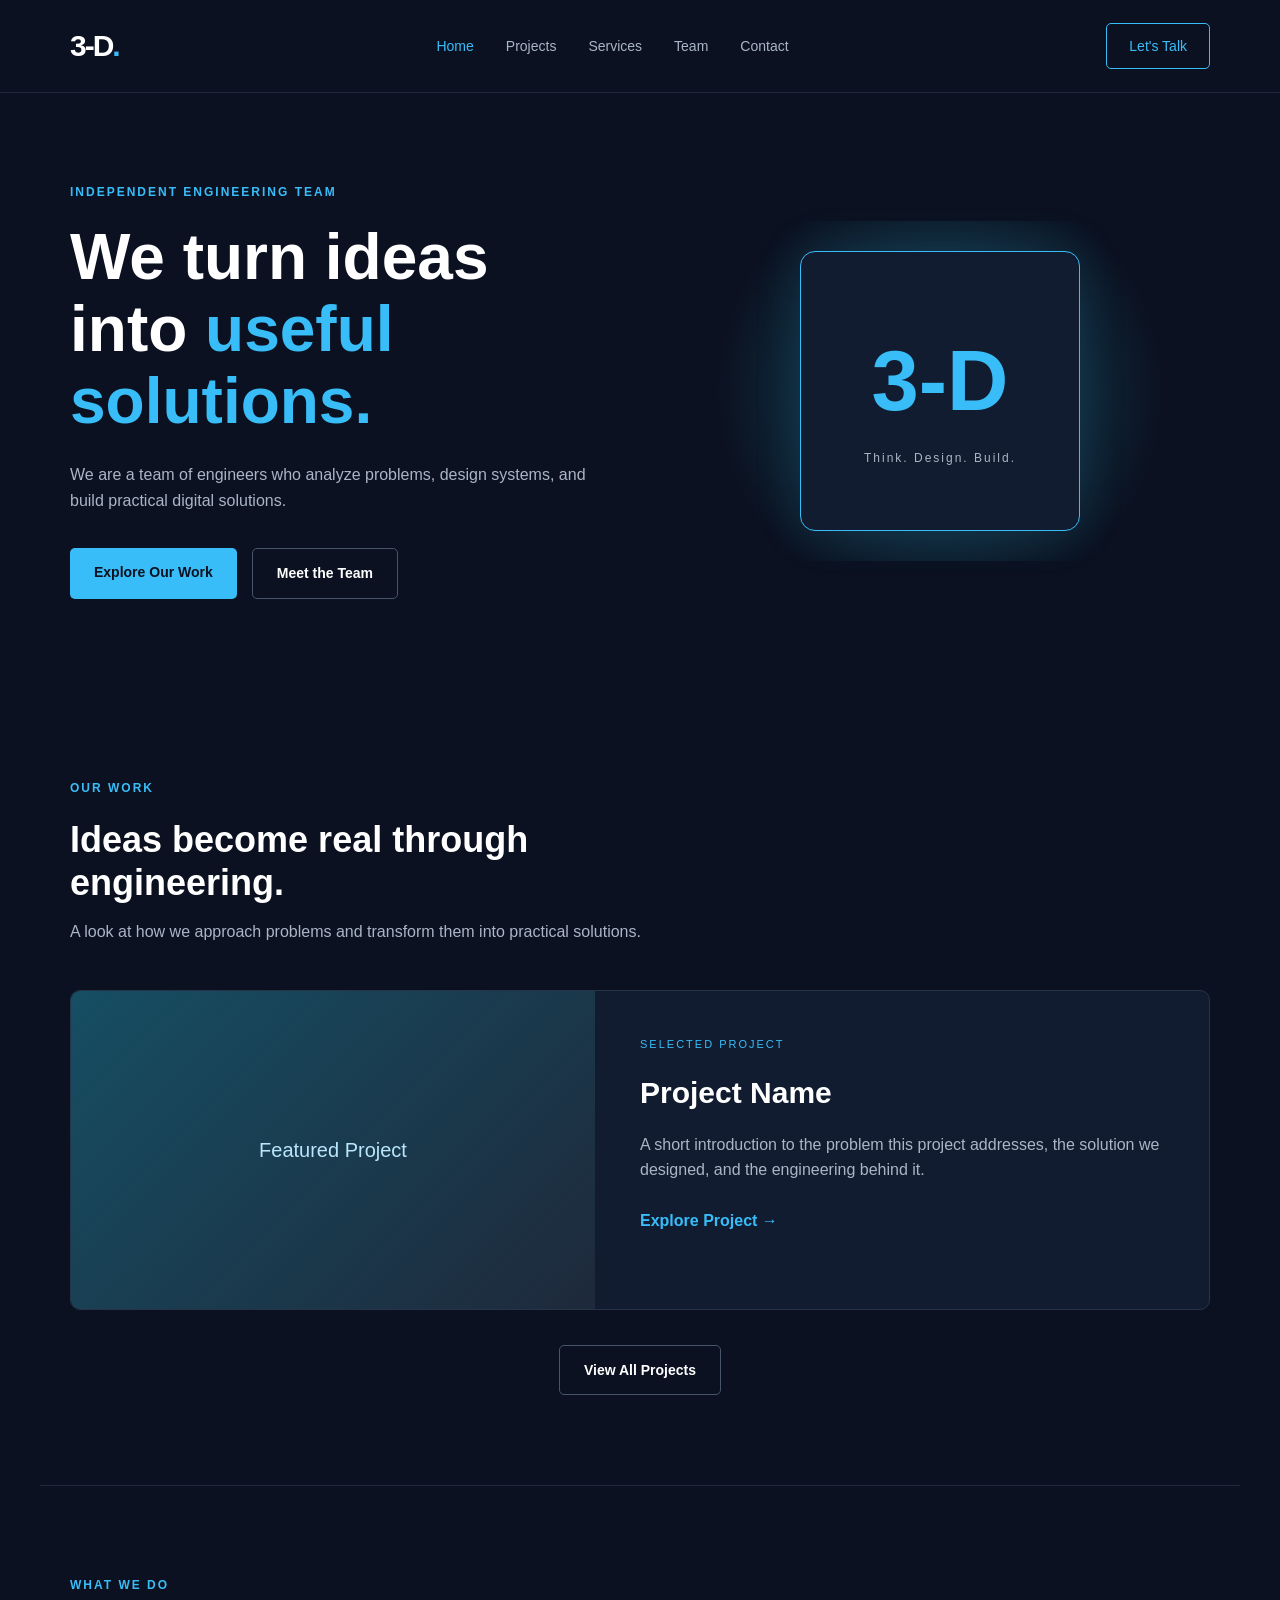
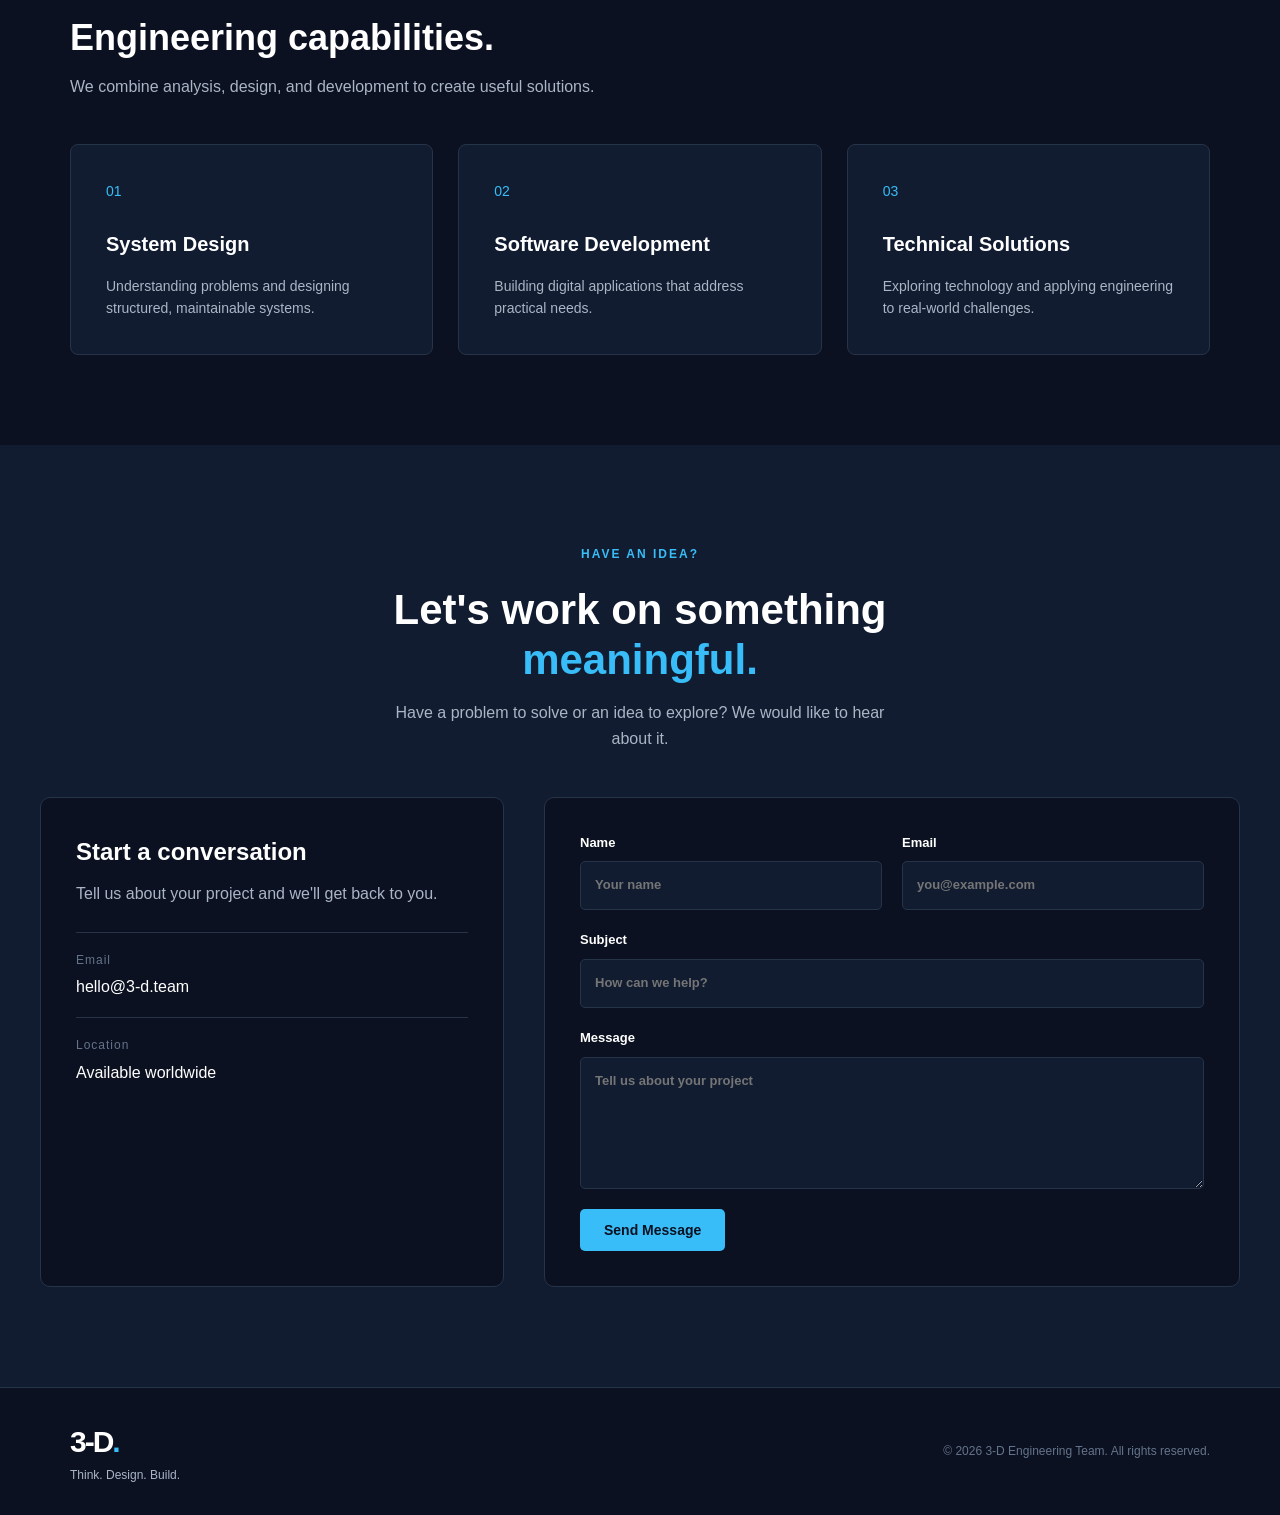
==== Home.html @ 79a8c3d3 "contact section is added" ====
<!doctype html>
<html lang="en">
  <head>
    <meta charset="UTF-8" />
    <meta name="viewport" content="width=device-width, initial-scale=1.0" />

    <title>3-D | Engineering Team</title>

    <link rel="stylesheet" href="style.css" />
  </head>

  <body>
    <!-- Navigation -->
    <header class="header">
      <nav class="navbar">
        <a href="#" class="logo">3-D<span>.</span></a>

        <ul class="nav-links">
          <li><a href="#" class="active">Home</a></li>
          <li><a href="#">Projects</a></li>
          <li><a href="#">Services</a></li>
          <li><a href="#">Team</a></li>
          <li><a href="#contact">Contact</a></li>
        </ul>

        <a href="#" class="nav-button">Let's Talk</a>
      </nav>
    </header>

    <!-- Main Content -->
    <main>
      <!-- Hero Section -->
      <section class="hero">
        <div class="hero-content">
          <p class="eyebrow">INDEPENDENT ENGINEERING TEAM</p>

          <h1>
            We turn ideas into
            <span>useful solutions.</span>
          </h1>

          <p class="hero-description">
            We are a team of engineers who analyze problems, design systems, and
            build practical digital solutions.
          </p>

          <div class="hero-buttons">
            <a href="#" class="primary-button">Explore Our Work</a>
            <a href="#" class="secondary-button">Meet the Team</a>
          </div>
        </div>

        <div class="hero-visual">
          <div class="visual-card">
            <span class="visual-number">3-D</span>
            <p>Think. Design. Build.</p>
          </div>
        </div>
      </section>

      <!-- Featured Project -->
      <section class="featured-section">
        <div class="section-heading">
          <p class="eyebrow">OUR WORK</p>
          <h2>Ideas become real through engineering.</h2>
          <p>
            A look at how we approach problems and transform them into practical
            solutions.
          </p>
        </div>

        <div class="project-card">
          <div class="project-image">
            <span>Featured Project</span>
          </div>

          <div class="project-content">
            <p class="project-category">SELECTED PROJECT</p>

            <h3>Project Name</h3>

            <p>
              A short introduction to the problem this project addresses, the
              solution we designed, and the engineering behind it.
            </p>

            <a href="#" class="text-link"> Explore Project → </a>
          </div>
        </div>

        <div class="all-projects">
          <a href="#" class="secondary-button"> View All Projects </a>
        </div>
      </section>

      <!-- Services Preview -->
      <section class="services-section">
        <div class="section-heading">
          <p class="eyebrow">WHAT WE DO</p>
          <h2>Engineering capabilities.</h2>
          <p>
            We combine analysis, design, and development to create useful
            solutions.
          </p>
        </div>

        <div class="services-grid">
          <article class="service-card">
            <span class="service-number">01</span>
            <h3>System Design</h3>
            <p>
              Understanding problems and designing structured, maintainable
              systems.
            </p>
          </article>

          <article class="service-card">
            <span class="service-number">02</span>
            <h3>Software Development</h3>
            <p>Building digital applications that address practical needs.</p>
          </article>

          <article class="service-card">
            <span class="service-number">03</span>
            <h3>Technical Solutions</h3>
            <p>
              Exploring technology and applying engineering to real-world
              challenges.
            </p>
          </article>
        </div>
      </section>

      <!-- Contact -->
      <section class="contact-section" id="contact">
        <div class="contact-heading">
          <p class="eyebrow">HAVE AN IDEA?</p>
          <h2>Let's work on something <span>meaningful.</span></h2>
          <p>
            Have a problem to solve or an idea to explore? We would like to hear
            about it.
          </p>
        </div>

        <div class="contact-grid">
          <div class="contact-details">
            <h3>Start a conversation</h3>
            <p>Tell us about your project and we'll get back to you.</p>

            <a href="mailto:hello@3-d.team" class="contact-detail">
              <span>Email</span>
              hello@3-d.team
            </a>

            <div class="contact-detail">
              <span>Location</span>
              Available worldwide
            </div>
          </div>

          <form class="contact-form" action="mailto:hello@3-d.team" method="post" enctype="text/plain">
            <div class="form-row">
              <label>
                Name
                <input type="text" name="name" placeholder="Your name" required />
              </label>

              <label>
                Email
                <input type="email" name="email" placeholder="you@example.com" required />
              </label>
            </div>

            <label>
              Subject
              <input type="text" name="subject" placeholder="How can we help?" required />
            </label>

            <label>
              Message
              <textarea name="message" rows="5" placeholder="Tell us about your project" required></textarea>
            </label>

            <button type="submit" class="primary-button">Send Message</button>
          </form>
        </div>
      </section>
    </main>

    <!-- Footer -->
    <footer class="footer">
      <div class="footer-content">
        <div class="footer-brand">
          <a href="#" class="logo">3-D<span>.</span></a>
          <p>Think. Design. Build.</p>
        </div>

        <p class="copyright">
          © 2026 3-D Engineering Team. All rights reserved.
        </p>
      </div>
    </footer>
  </body>
</html>
---- style.css ----
/* =========================
   GENERAL RESET
========================= */

* {
    margin: 0;
    padding: 0;
    box-sizing: border-box;
}

html {
    scroll-behavior: smooth;
}

body {
    font-family: Arial, Helvetica, sans-serif;
    background-color: #0b1120;
    color: #ffffff;
    line-height: 1.6;
}

a {
    text-decoration: none;
    color: inherit;
}

ul {
    list-style: none;
}


/* =========================
   NAVIGATION
========================= */

.header {
    width: 100%;
    border-bottom: 1px solid #1e293b;
}

.navbar {
    max-width: 1200px;
    margin: auto;
    padding: 22px 30px;

    display: flex;
    align-items: center;
    justify-content: space-between;
}

.logo {
    font-size: 30px;
    font-weight: bold;
    letter-spacing: -2px;
}

.logo span {
    color: #38bdf8;
}

.nav-links {
    display: flex;
    gap: 32px;
}

.nav-links a {
    color: #aab5c5;
    font-size: 14px;
    transition: 0.3s;
}

.nav-links a:hover,
.nav-links a.active {
    color: #38bdf8;
}

.nav-button {
    padding: 11px 22px;
    border: 1px solid #38bdf8;
    border-radius: 5px;
    color: #38bdf8;
    font-size: 14px;
    transition: 0.3s;
}

.nav-button:hover {
    background-color: #38bdf8;
    color: #0b1120;
}


/* =========================
   BUTTONS
========================= */

.primary-button,
.secondary-button {
    display: inline-block;
    padding: 13px 24px;
    border-radius: 5px;
    font-size: 14px;
    font-weight: bold;
    transition: 0.3s;
}

.primary-button {
    background-color: #38bdf8;
    color: #0b1120;
}

.primary-button:hover {
    background-color: #7dd3fc;
    transform: translateY(-3px);
}

.secondary-button {
    border: 1px solid #475569;
    color: #ffffff;
}

.secondary-button:hover {
    border-color: #38bdf8;
    color: #38bdf8;
}


/* =========================
   HERO SECTION
========================= */

.hero {
    max-width: 1200px;
    min-height: 570px;
    margin: auto;
    padding: 90px 30px;

    display: flex;
    align-items: center;
    justify-content: space-between;
    gap: 60px;
}

.hero-content {
    flex: 1;
}

.eyebrow {
    color: #38bdf8;
    font-size: 12px;
    font-weight: bold;
    letter-spacing: 2px;
    margin-bottom: 20px;
}

.hero h1 {
    max-width: 650px;
    font-size: clamp(40px, 5vw, 65px);
    line-height: 1.12;
    margin-bottom: 25px;
}

.hero h1 span,
.contact-section h2 span {
    color: #38bdf8;
}

.hero-description {
    max-width: 530px;
    color: #aab5c5;
    font-size: 16px;
    margin-bottom: 35px;
}

.hero-buttons {
    display: flex;
    flex-wrap: wrap;
    gap: 15px;
}


/* Hero Visual */

.hero-visual {
    flex: 1;
    min-height: 340px;

    display: flex;
    align-items: center;
    justify-content: center;

    background:
        radial-gradient(circle, #164e63 0%, #0b1120 70%);
}

.visual-card {
    width: 280px;
    height: 280px;
    border: 1px solid #38bdf8;
    border-radius: 15px;

    display: flex;
    flex-direction: column;
    align-items: center;
    justify-content: center;

    background: #111c30;
    box-shadow: 0 0 50px rgba(56, 189, 248, 0.12);
}

.visual-number {
    font-size: 85px;
    font-weight: bold;
    color: #38bdf8;
}

.visual-card p {
    color: #aab5c5;
    letter-spacing: 2px;
    font-size: 12px;
}


/* =========================
   SECTION COMMON STYLES
========================= */

.featured-section,
.services-section {
    max-width: 1200px;
    margin: auto;
    padding: 90px 30px;
}

.section-heading {
    max-width: 650px;
    margin-bottom: 45px;
}

.section-heading h2 {
    font-size: 36px;
    line-height: 1.2;
    margin-bottom: 15px;
}

.section-heading > p:last-child {
    color: #aab5c5;
}


/* =========================
   FEATURED PROJECT
========================= */

.project-card {
    display: flex;
    align-items: stretch;
    min-height: 320px;

    background-color: #111c30;
    border: 1px solid #263449;
    border-radius: 10px;
    overflow: hidden;
}

.project-image {
    flex: 1;
    min-height: 300px;

    display: flex;
    align-items: center;
    justify-content: center;

    background: linear-gradient(135deg, #164e63, #1e293b);
}

.project-image span {
    font-size: 20px;
    color: #bae6fd;
}

.project-content {
    flex: 1;
    padding: 45px;
}

.project-category {
    color: #38bdf8;
    font-size: 11px;
    letter-spacing: 2px;
    margin-bottom: 15px;
}

.project-content h3 {
    font-size: 30px;
    margin-bottom: 15px;
}

.project-content > p:not(.project-category) {
    color: #aab5c5;
    margin-bottom: 25px;
}

.text-link {
    color: #38bdf8;
    font-weight: bold;
}

.text-link:hover {
    color: #7dd3fc;
}

.all-projects {
    text-align: center;
    margin-top: 35px;
}


/* =========================
   SERVICES
========================= */

.services-section {
    border-top: 1px solid #1e293b;
}

.services-grid {
    display: grid;
    grid-template-columns: repeat(3, 1fr);
    gap: 25px;
}

.service-card {
    padding: 35px;
    background-color: #111c30;
    border: 1px solid #263449;
    border-radius: 8px;
    transition: 0.3s;
}

.service-card:hover {
    transform: translateY(-5px);
    border-color: #38bdf8;
}

.service-number {
    display: block;
    color: #38bdf8;
    font-size: 14px;
    margin-bottom: 25px;
}

.service-card h3 {
    font-size: 20px;
    margin-bottom: 15px;
}

.service-card p {
    color: #aab5c5;
    font-size: 14px;
}


/* =========================
   CONTACT SECTION
========================= */

.contact-section {
    padding: 100px 30px;
    background: #111c30;
}

.contact-section h2 {
    max-width: 650px;
    font-size: 42px;
    line-height: 1.2;
}

.contact-heading {
    max-width: 1200px;
    margin: 0 auto 45px;
    text-align: center;
}

.contact-heading h2 {
    margin: 0 auto 15px;
}

.contact-heading > p:not(.eyebrow) {
    max-width: 500px;
    margin: 0 auto;
    color: #aab5c5;
}

.contact-grid {
    max-width: 1200px;
    margin: auto;
    display: grid;
    grid-template-columns: 0.8fr 1.2fr;
    gap: 40px;
}

.contact-details,
.contact-form {
    padding: 35px;
    background-color: #0b1120;
    border: 1px solid #263449;
    border-radius: 10px;
}

.contact-details h3 {
    margin-bottom: 10px;
    font-size: 24px;
}

.contact-details > p {
    margin-bottom: 25px;
    color: #aab5c5;
}

.contact-detail {
    display: block;
    padding: 18px 0;
    border-top: 1px solid #263449;
}

.contact-detail span {
    display: block;
    margin-bottom: 4px;
    color: #64748b;
    font-size: 12px;
    letter-spacing: 1px;
}

.contact-form {
    display: flex;
    flex-direction: column;
    gap: 20px;
}

.form-row {
    display: grid;
    grid-template-columns: repeat(2, 1fr);
    gap: 20px;
}

.contact-form label {
    display: flex;
    flex-direction: column;
    gap: 8px;
    font-size: 13px;
    font-weight: bold;
}

.contact-form input,
.contact-form textarea {
    width: 100%;
    padding: 13px 14px;
    border: 1px solid #263449;
    border-radius: 5px;
    outline: none;
    background: #111c30;
    color: #ffffff;
    font: inherit;
    resize: vertical;
}

.contact-form input:focus,
.contact-form textarea:focus {
    border-color: #38bdf8;
}

.contact-form .primary-button {
    align-self: flex-start;
    border: 0;
    cursor: pointer;
}


/* =========================
   FOOTER
========================= */

.footer {
    border-top: 1px solid #263449;
}

.footer-content {
    max-width: 1200px;
    margin: auto;
    padding: 30px;

    display: flex;
    align-items: center;
    justify-content: space-between;
    gap: 20px;
}

.footer-brand p {
    color: #aab5c5;
    font-size: 12px;
}

.copyright {
    color: #64748b;
    font-size: 12px;
}


/* =========================
   RESPONSIVE DESIGN
========================= */

@media (max-width: 850px) {

    .nav-links {
        gap: 15px;
    }

    .hero {
        gap: 30px;
    }

    .services-grid {
        grid-template-columns: repeat(2, 1fr);
    }

    .contact-grid {
        grid-template-columns: 1fr;
    }

}

@media (max-width: 650px) {

    .navbar {
        flex-wrap: wrap;
        gap: 20px;
    }

    .nav-links {
        order: 3;
        width: 100%;
        justify-content: space-between;
        flex-wrap: wrap;
    }

    .nav-button {
        margin-left: auto;
    }

    .hero {
        flex-direction: column;
        align-items: stretch;
        padding-top: 65px;
    }

    .hero-visual {
        min-height: 280px;
    }

    .project-card {
        flex-direction: column;
    }

    .project-content {
        padding: 30px;
    }

    .services-grid {
        grid-template-columns: 1fr;
    }

    .section-heading h2 {
        font-size: 29px;
    }

    .contact-section h2 {
        font-size: 32px;
    }

    .contact-grid {
        gap: 20px;
    }

    .contact-details,
    .contact-form {
        padding: 24px;
    }

    .form-row {
        grid-template-columns: 1fr;
    }

    .footer-content {
        flex-direction: column;
        align-items: flex-start;
    }

}
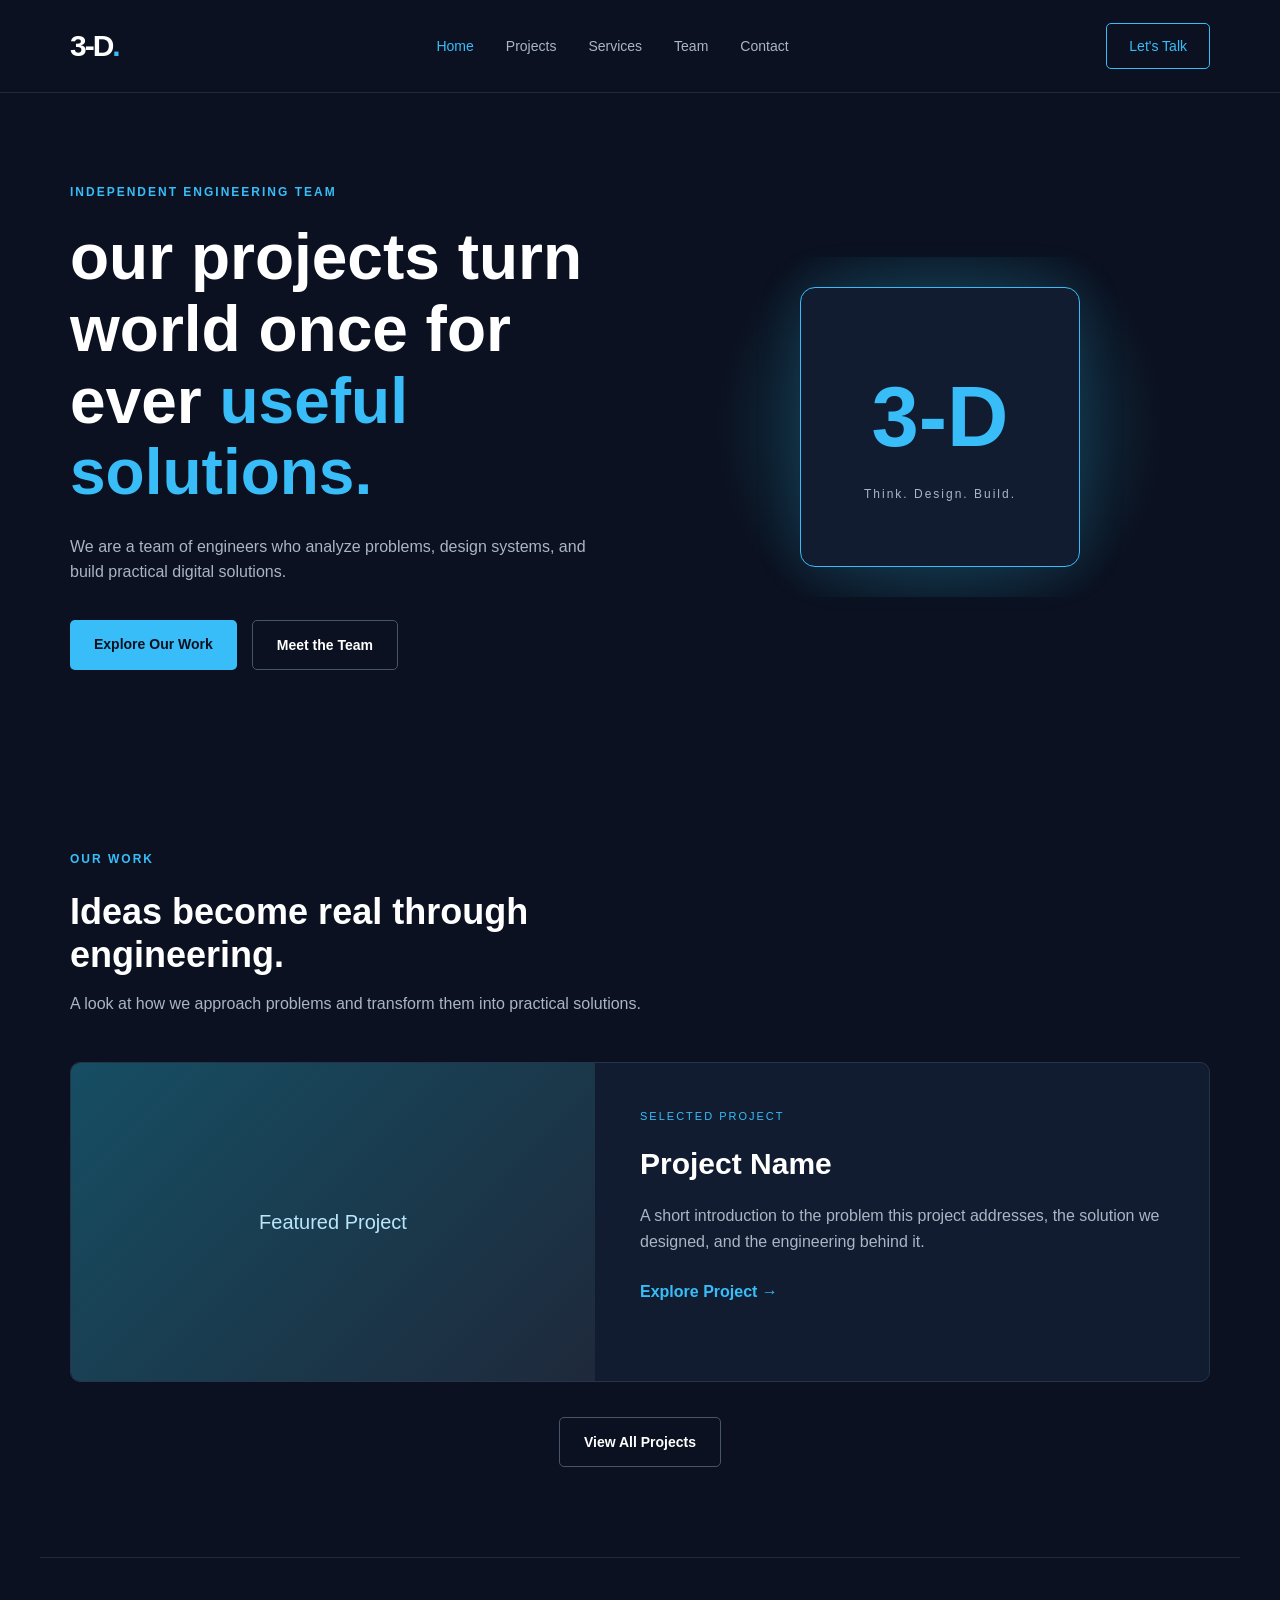
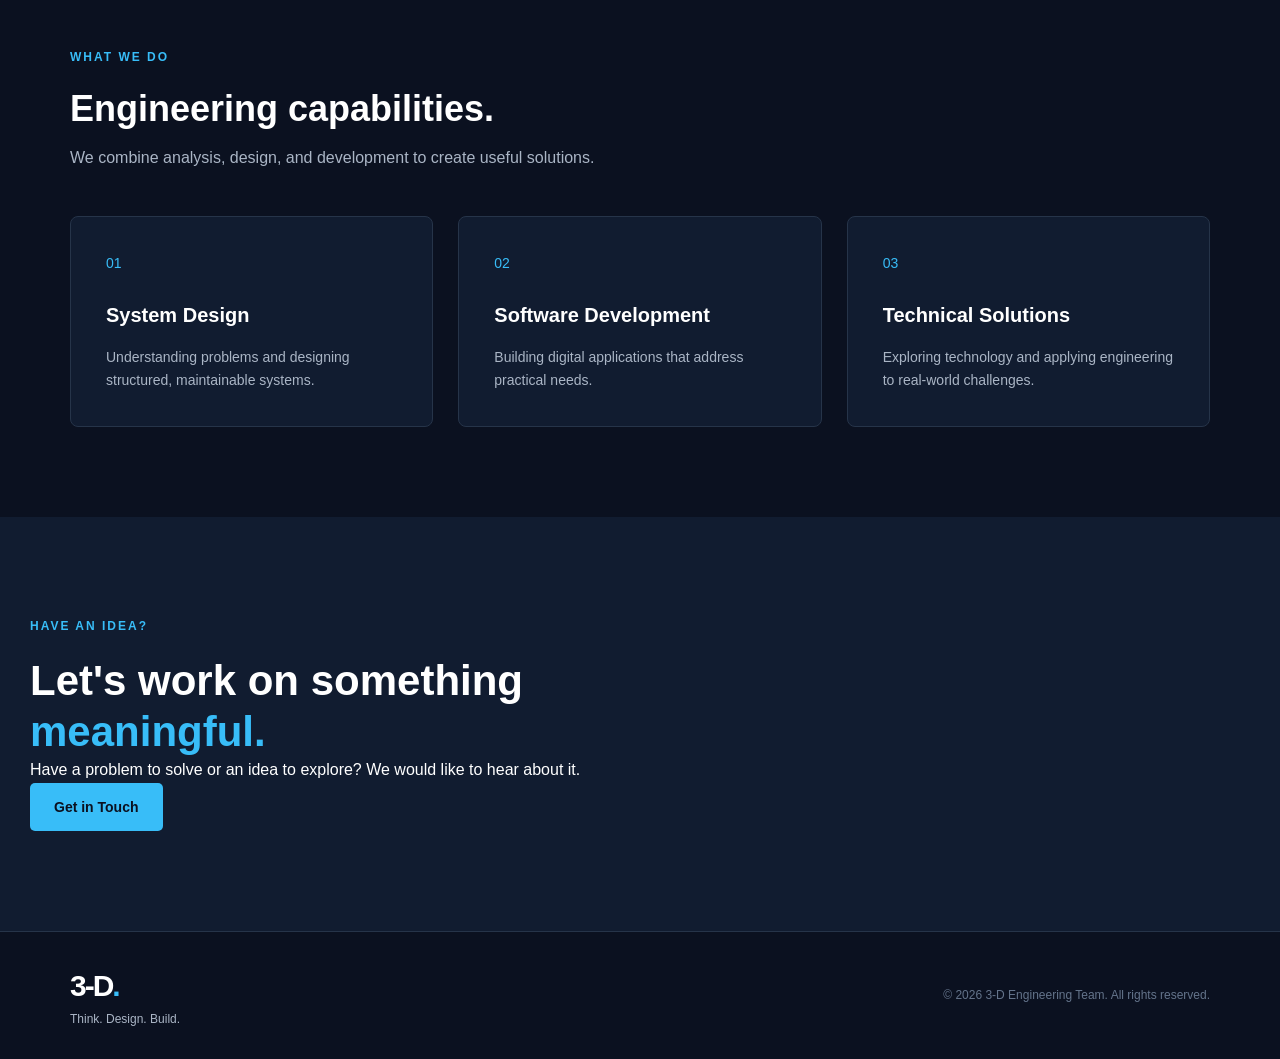
==== commit 31f30c04: "my frist commit" ====
--- a/Home.html
+++ b/Home.html
@@ -1,204 +1,208 @@
-<!doctype html>
+
+<!DOCTYPE html>
 <html lang="en">
-  <head>
-    <meta charset="UTF-8" />
-    <meta name="viewport" content="width=device-width, initial-scale=1.0" />
+
+<head>
+    <meta charset="UTF-8">
+    <meta name="viewport" content="width=device-width, initial-scale=1.0">
 
     <title>3-D | Engineering Team</title>
 
-    <link rel="stylesheet" href="style.css" />
-  </head>
-
-  <body>
+    <link rel="stylesheet" href="style.css">
+</head>
+
+<body>
+
     <!-- Navigation -->
     <header class="header">
-      <nav class="navbar">
-        <a href="#" class="logo">3-D<span>.</span></a>
-
-        <ul class="nav-links">
-          <li><a href="#" class="active">Home</a></li>
-          <li><a href="#">Projects</a></li>
-          <li><a href="#">Services</a></li>
-          <li><a href="#">Team</a></li>
-          <li><a href="#contact">Contact</a></li>
-        </ul>
-
-        <a href="#" class="nav-button">Let's Talk</a>
-      </nav>
+        <nav class="navbar">
+
+            <a href="#" class="logo">3-D<span>.</span></a>
+
+            <ul class="nav-links">
+                <li><a href="#" class="active">Home</a></li>
+                <li><a href="#">Projects</a></li>
+                <li><a href="#">Services</a></li>
+                <li><a href="#">Team</a></li>
+                <li><a href="#">Contact</a></li>
+            </ul>
+
+            <a href="#" class="nav-button">Let's Talk</a>
+
+        </nav>
     </header>
+
 
     <!-- Main Content -->
     <main>
-      <!-- Hero Section -->
-      <section class="hero">
-        <div class="hero-content">
-          <p class="eyebrow">INDEPENDENT ENGINEERING TEAM</p>
-
-          <h1>
-            We turn ideas into
-            <span>useful solutions.</span>
-          </h1>
-
-          <p class="hero-description">
-            We are a team of engineers who analyze problems, design systems, and
-            build practical digital solutions.
-          </p>
-
-          <div class="hero-buttons">
-            <a href="#" class="primary-button">Explore Our Work</a>
-            <a href="#" class="secondary-button">Meet the Team</a>
-          </div>
-        </div>
-
-        <div class="hero-visual">
-          <div class="visual-card">
-            <span class="visual-number">3-D</span>
-            <p>Think. Design. Build.</p>
-          </div>
-        </div>
-      </section>
-
-      <!-- Featured Project -->
-      <section class="featured-section">
-        <div class="section-heading">
-          <p class="eyebrow">OUR WORK</p>
-          <h2>Ideas become real through engineering.</h2>
-          <p>
-            A look at how we approach problems and transform them into practical
-            solutions.
-          </p>
-        </div>
-
-        <div class="project-card">
-          <div class="project-image">
-            <span>Featured Project</span>
-          </div>
-
-          <div class="project-content">
-            <p class="project-category">SELECTED PROJECT</p>
-
-            <h3>Project Name</h3>
+
+        <!-- Hero Section -->
+        <section class="hero">
+
+            <div class="hero-content">
+
+                <p class="eyebrow">INDEPENDENT ENGINEERING TEAM</p>
+
+                <h1> our projects turn world once for ever
+                    <span>useful solutions.</span>
+                </h1>
+
+                <p class="hero-description">
+                    We are a team of engineers who analyze problems,
+                    design systems, and build practical digital solutions.
+                </p>
+
+                <div class="hero-buttons">
+                    <a href="#" class="primary-button">Explore Our Work</a>
+                    <a href="#" class="secondary-button">Meet the Team</a>
+                </div>
+
+            </div>
+
+            <div class="hero-visual">
+                <div class="visual-card">
+                    <span class="visual-number">3-D</span>
+                    <p>Think. Design. Build.</p>
+                </div>
+            </div>
+
+        </section>
+
+
+        <!-- Featured Project -->
+        <section class="featured-section">
+
+            <div class="section-heading">
+                <p class="eyebrow">OUR WORK</p>
+                <h2>Ideas become real through engineering.</h2>
+                <p>
+                    A look at how we approach problems and transform
+                    them into practical solutions.
+                </p>
+            </div>
+
+            <div class="project-card">
+
+                <div class="project-image">
+                    <span>Featured Project</span>
+                </div>
+
+                <div class="project-content">
+
+                    <p class="project-category">SELECTED PROJECT</p>
+
+                    <h3>Project Name</h3>
+
+                    <p>
+                        A short introduction to the problem this project
+                        addresses, the solution we designed, and the
+                        engineering behind it.
+                    </p>
+
+                    <a href="#" class="text-link">
+                        Explore Project →
+                    </a>
+
+                </div>
+
+            </div>
+
+            <div class="all-projects">
+                <a href="#" class="secondary-button">
+                    View All Projects
+                </a>
+            </div>
+
+        </section>
+
+
+        <!-- Services Preview -->
+        <section class="services-section">
+
+            <div class="section-heading">
+                <p class="eyebrow">WHAT WE DO</p>
+                <h2>Engineering capabilities.</h2>
+                <p>
+                    We combine analysis, design, and development
+                    to create useful solutions.
+                </p>
+            </div>
+
+            <div class="services-grid">
+
+                <article class="service-card">
+                    <span class="service-number">01</span>
+                    <h3>System Design</h3>
+                    <p>
+                        Understanding problems and designing
+                        structured, maintainable systems.
+                    </p>
+                </article>
+
+                <article class="service-card">
+                    <span class="service-number">02</span>
+                    <h3>Software Development</h3>
+                    <p>
+                        Building digital applications that
+                        address practical needs.
+                    </p>
+                </article>
+
+                <article class="service-card">
+                    <span class="service-number">03</span>
+                    <h3>Technical Solutions</h3>
+                    <p>
+                        Exploring technology and applying
+                        engineering to real-world challenges.
+                    </p>
+                </article>
+
+            </div>
+
+        </section>
+
+
+        <!-- Contact Invitation -->
+        <section class="contact-section">
+
+            <p class="eyebrow">HAVE AN IDEA?</p>
+
+            <h2>
+                Let's work on something
+                <span>meaningful.</span>
+            </h2>
 
             <p>
-              A short introduction to the problem this project addresses, the
-              solution we designed, and the engineering behind it.
+                Have a problem to solve or an idea to explore?
+                We would like to hear about it.
             </p>
 
-            <a href="#" class="text-link"> Explore Project → </a>
-          </div>
-        </div>
-
-        <div class="all-projects">
-          <a href="#" class="secondary-button"> View All Projects </a>
-        </div>
-      </section>
-
-      <!-- Services Preview -->
-      <section class="services-section">
-        <div class="section-heading">
-          <p class="eyebrow">WHAT WE DO</p>
-          <h2>Engineering capabilities.</h2>
-          <p>
-            We combine analysis, design, and development to create useful
-            solutions.
-          </p>
-        </div>
-
-        <div class="services-grid">
-          <article class="service-card">
-            <span class="service-number">01</span>
-            <h3>System Design</h3>
-            <p>
-              Understanding problems and designing structured, maintainable
-              systems.
-            </p>
-          </article>
-
-          <article class="service-card">
-            <span class="service-number">02</span>
-            <h3>Software Development</h3>
-            <p>Building digital applications that address practical needs.</p>
-          </article>
-
-          <article class="service-card">
-            <span class="service-number">03</span>
-            <h3>Technical Solutions</h3>
-            <p>
-              Exploring technology and applying engineering to real-world
-              challenges.
-            </p>
-          </article>
-        </div>
-      </section>
-
-      <!-- Contact -->
-      <section class="contact-section" id="contact">
-        <div class="contact-heading">
-          <p class="eyebrow">HAVE AN IDEA?</p>
-          <h2>Let's work on something <span>meaningful.</span></h2>
-          <p>
-            Have a problem to solve or an idea to explore? We would like to hear
-            about it.
-          </p>
-        </div>
-
-        <div class="contact-grid">
-          <div class="contact-details">
-            <h3>Start a conversation</h3>
-            <p>Tell us about your project and we'll get back to you.</p>
-
-            <a href="mailto:hello@3-d.team" class="contact-detail">
-              <span>Email</span>
-              hello@3-d.team
+            <a href="#" class="primary-button">
+                Get in Touch
             </a>
 
-            <div class="contact-detail">
-              <span>Location</span>
-              Available worldwide
-            </div>
-          </div>
-
-          <form class="contact-form" action="mailto:hello@3-d.team" method="post" enctype="text/plain">
-            <div class="form-row">
-              <label>
-                Name
-                <input type="text" name="name" placeholder="Your name" required />
-              </label>
-
-              <label>
-                Email
-                <input type="email" name="email" placeholder="you@example.com" required />
-              </label>
-            </div>
-
-            <label>
-              Subject
-              <input type="text" name="subject" placeholder="How can we help?" required />
-            </label>
-
-            <label>
-              Message
-              <textarea name="message" rows="5" placeholder="Tell us about your project" required></textarea>
-            </label>
-
-            <button type="submit" class="primary-button">Send Message</button>
-          </form>
-        </div>
-      </section>
+        </section>
+
     </main>
+
 
     <!-- Footer -->
     <footer class="footer">
-      <div class="footer-content">
-        <div class="footer-brand">
-          <a href="#" class="logo">3-D<span>.</span></a>
-          <p>Think. Design. Build.</p>
+
+        <div class="footer-content">
+
+            <div class="footer-brand">
+                <a href="#" class="logo">3-D<span>.</span></a>
+                <p>Think. Design. Build.</p>
+            </div>
+
+            <p class="copyright">
+                © 2026 3-D Engineering Team. All rights reserved.
+            </p>
+
         </div>
 
-        <p class="copyright">
-          © 2026 3-D Engineering Team. All rights reserved.
-        </p>
-      </div>
     </footer>
-  </body>
+
+</body>
 </html>
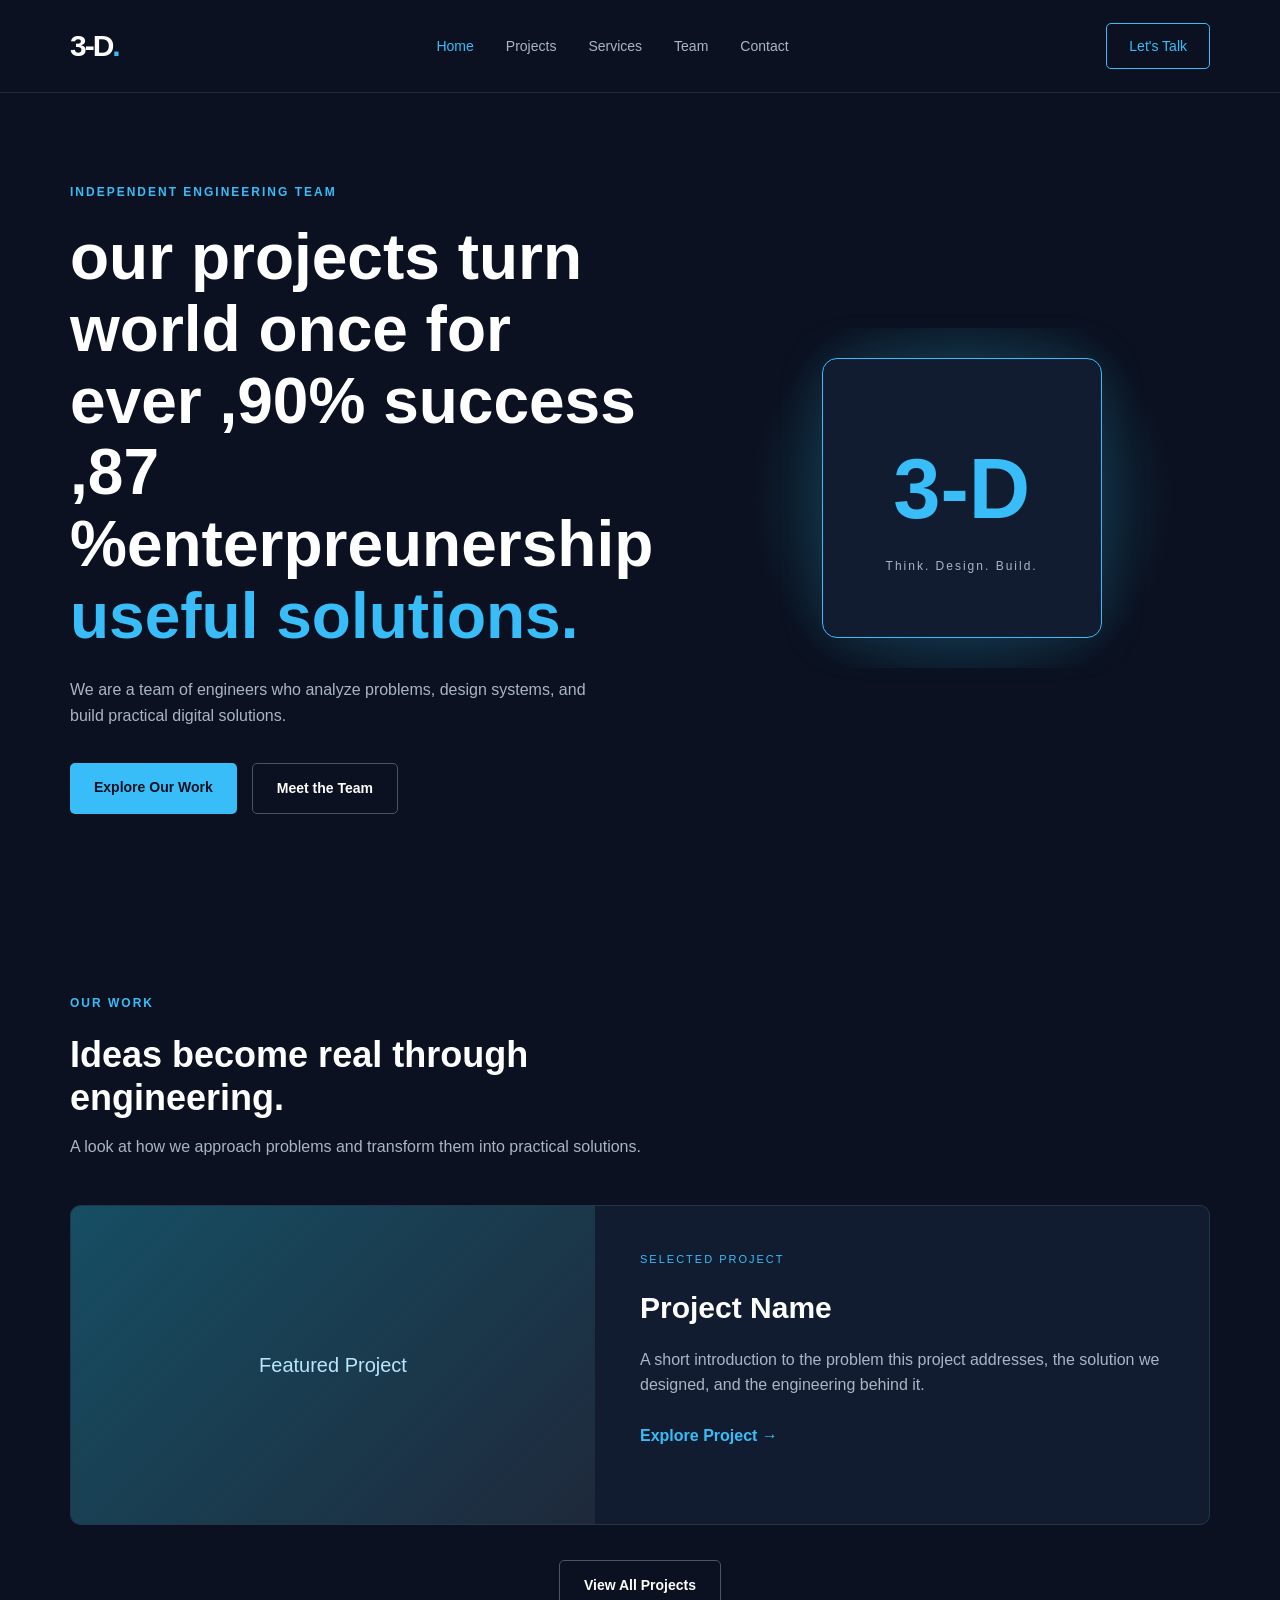
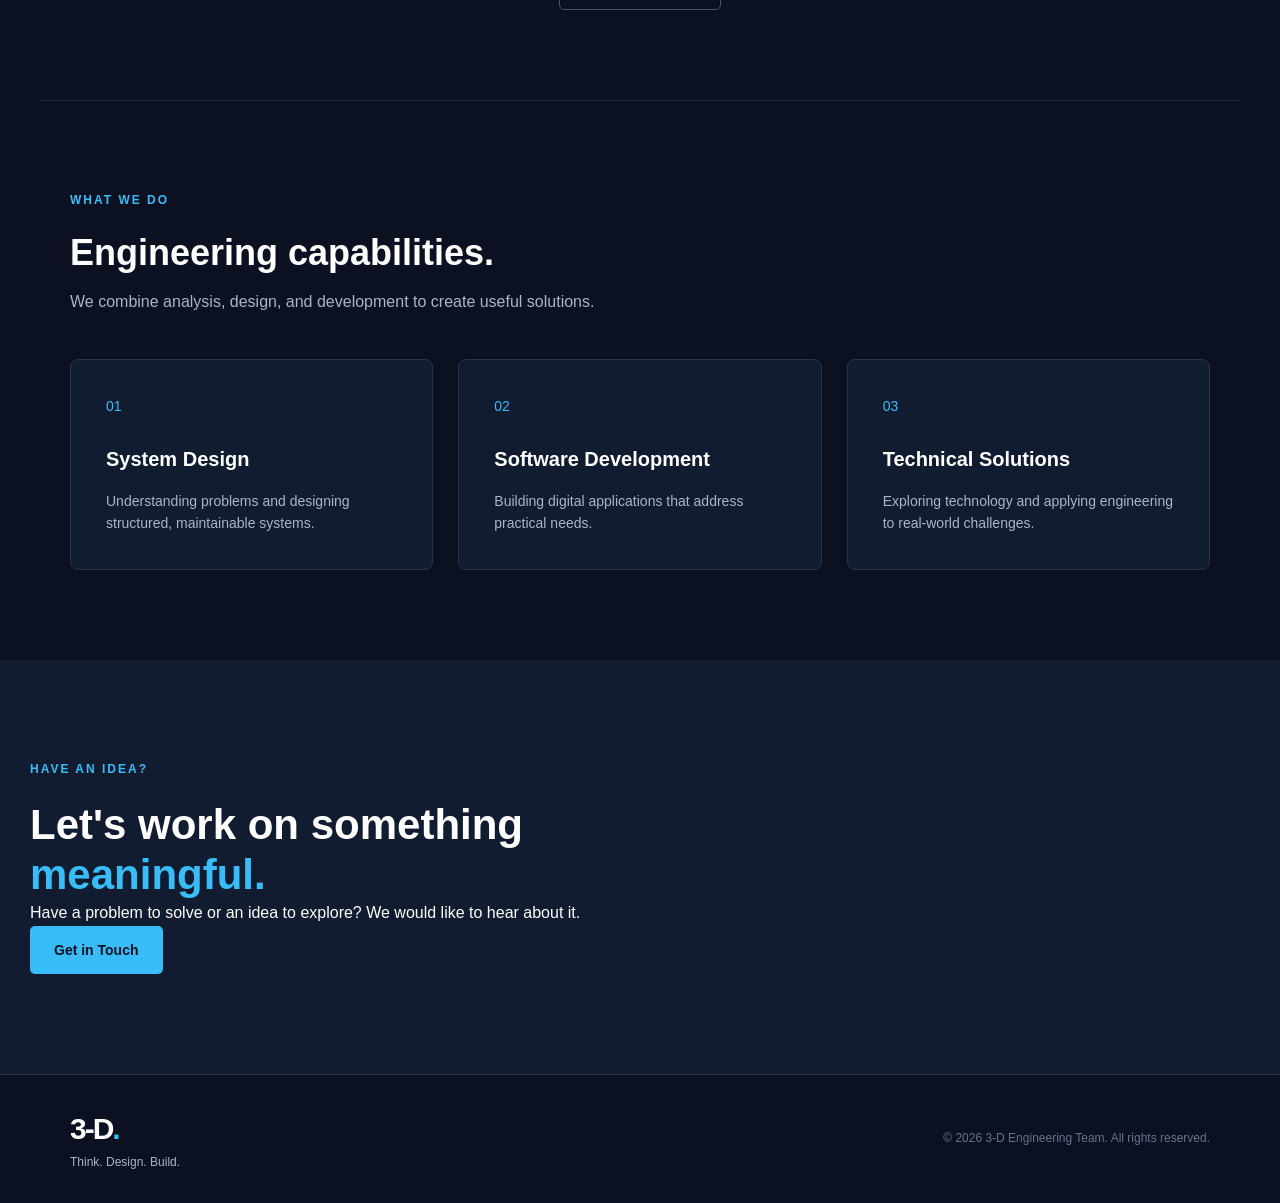
==== commit 3dd06672: "my frist commit to the branch" ====
--- a/Home.html
+++ b/Home.html
@@ -43,7 +43,7 @@
 
                 <p class="eyebrow">INDEPENDENT ENGINEERING TEAM</p>
 
-                <h1> our projects turn world once for ever
+                <h1> our projects turn world once for ever ,90% success ,87 %enterpreunership
                     <span>useful solutions.</span>
                 </h1>
 
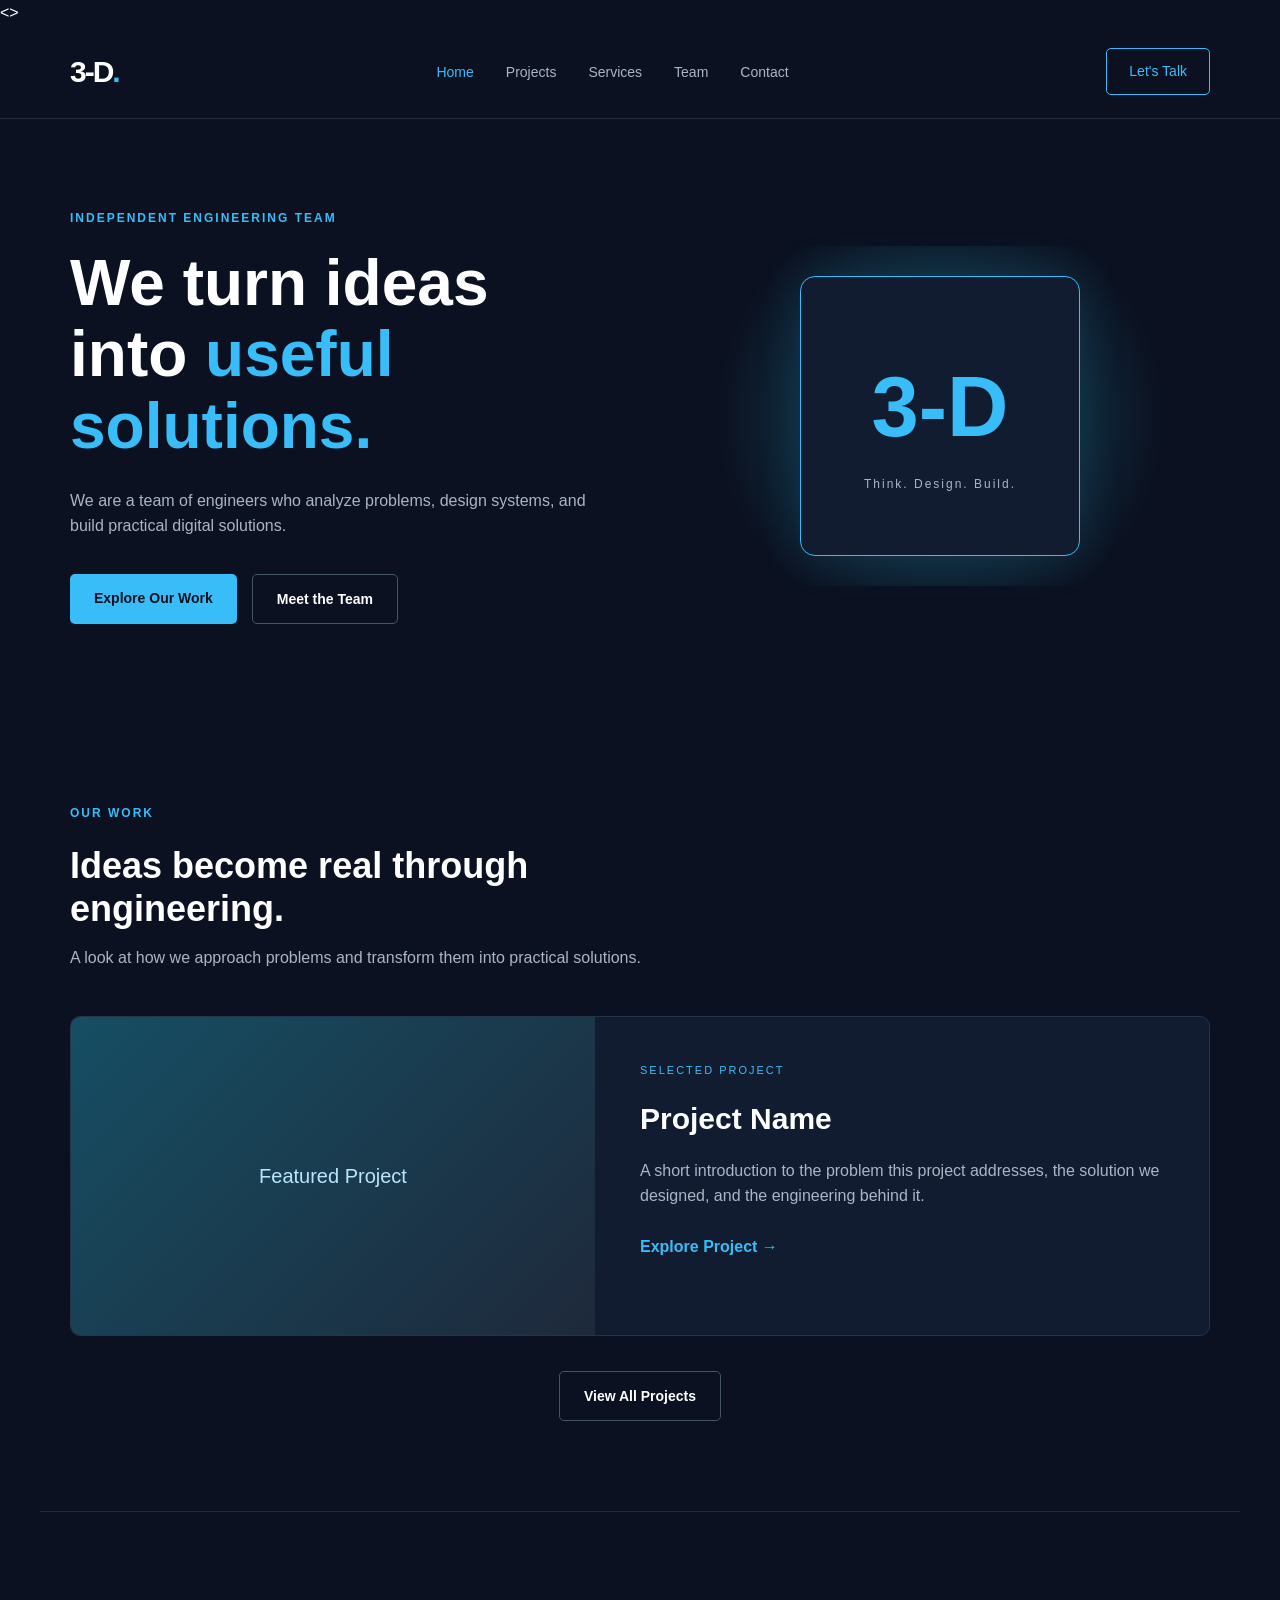
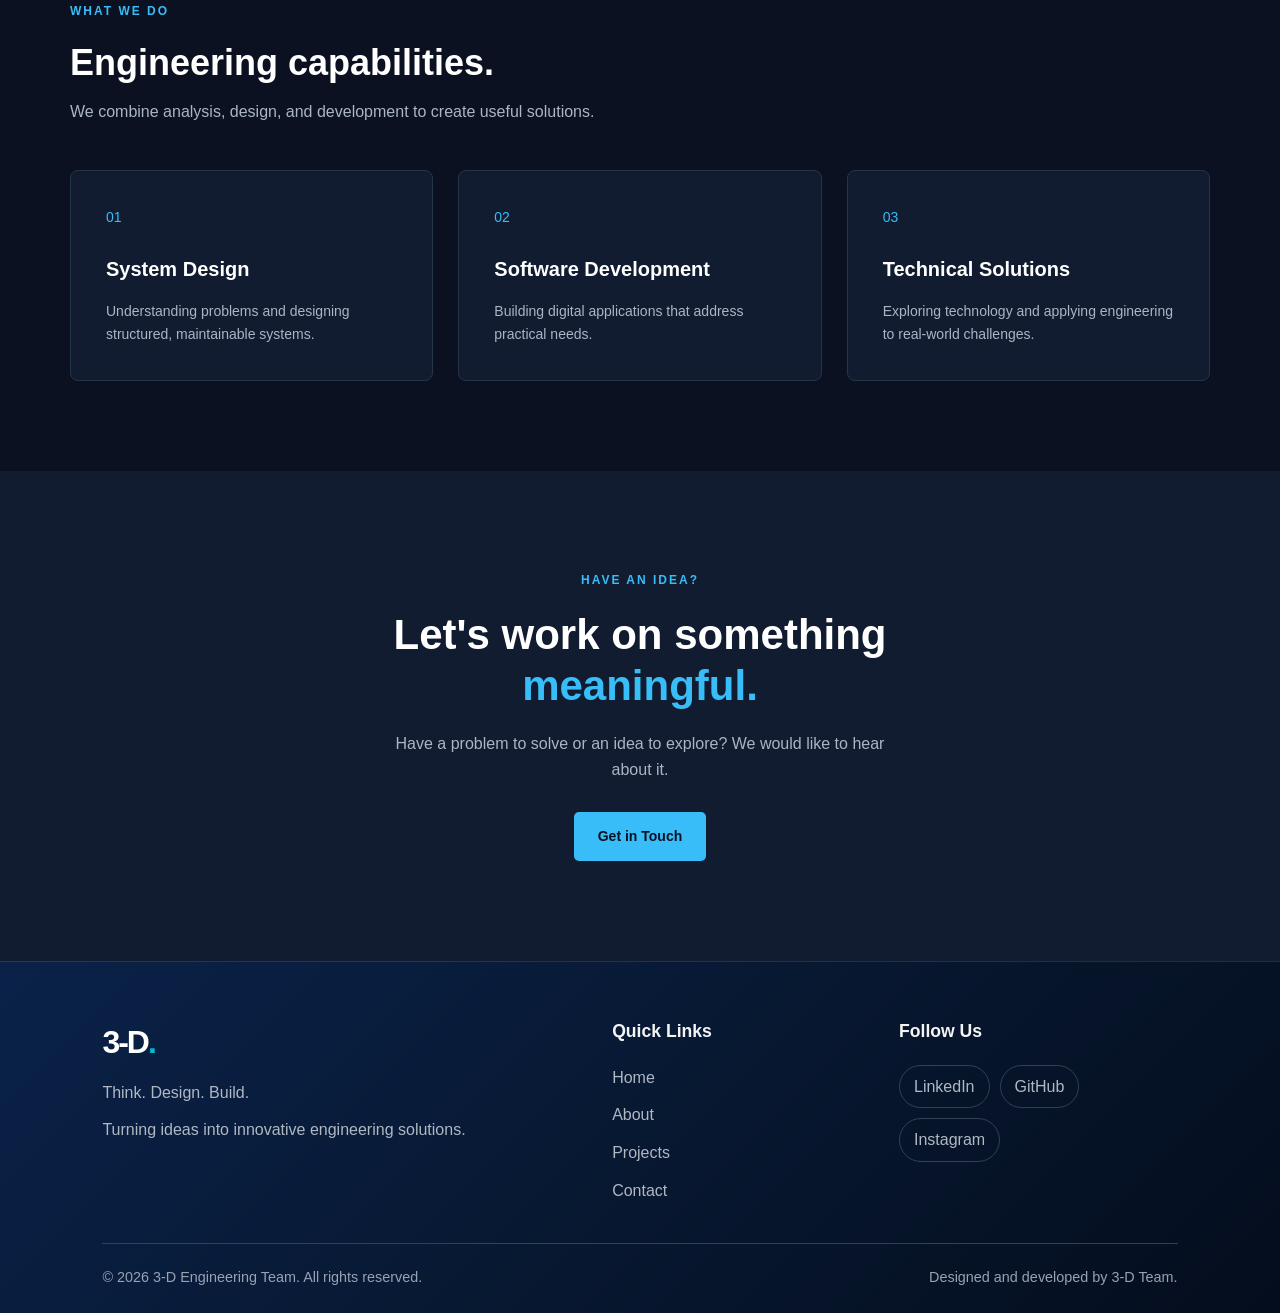
==== commit 04081cde: "Update footer and add section animations" ====
--- a/Home.html
+++ b/Home.html
@@ -1,6 +1,6 @@
 
 <!DOCTYPE html>
-<html lang="en">
+<h lang="en">
 
 <head>
     <meta charset="UTF-8">
@@ -11,7 +11,7 @@
     <link rel="stylesheet" href="style.css">
 </head>
 
-<body>
+<>
 
     <!-- Navigation -->
     <header class="header">
@@ -37,13 +37,14 @@
     <main>
 
         <!-- Hero Section -->
-        <section class="hero">
+        <section class="hero" id="home">
 
             <div class="hero-content">
 
                 <p class="eyebrow">INDEPENDENT ENGINEERING TEAM</p>
 
-                <h1> our projects turn world once for ever ,90% success ,87 %enterpreunership
+                <h1>
+                    We turn ideas into
                     <span>useful solutions.</span>
                 </h1>
 
@@ -70,7 +71,7 @@
 
 
         <!-- Featured Project -->
-        <section class="featured-section">
+        <section class="featured-section" id="projects">
 
             <div class="section-heading">
                 <p class="eyebrow">OUR WORK</p>
@@ -117,7 +118,7 @@
 
 
         <!-- Services Preview -->
-        <section class="services-section">
+        <section class="services-section" id="about">
 
             <div class="section-heading">
                 <p class="eyebrow">WHAT WE DO</p>
@@ -163,7 +164,7 @@
 
 
         <!-- Contact Invitation -->
-        <section class="contact-section">
+        <section class="contact-section" id="contact">
 
             <p class="eyebrow">HAVE AN IDEA?</p>
 
@@ -186,23 +187,42 @@
     </main>
 
 
-    <!-- Footer -->
-    <footer class="footer">
-
-        <div class="footer-content">
-
-            <div class="footer-brand">
-                <a href="#" class="logo">3-D<span>.</span></a>
-                <p>Think. Design. Build.</p>
-            </div>
-
-            <p class="copyright">
-                © 2026 3-D Engineering Team. All rights reserved.
-            </p>
-
+<!-- Footer -->
+<footer class="footer">
+    <div class="footer-content">
+
+        <div class="footer-brand">
+            <a href="#" class="logo">3-D<span>.</span></a>
+            <p>Think. Design. Build.</p>
+            <p>Turning ideas into innovative engineering solutions.</p>
         </div>
 
-    </footer>
-
+        <div class="footer-links">
+            <h3>Quick Links</h3>
+            <a href="#home">Home</a>
+            <a href="#about">About</a>
+            <a href="#projects">Projects</a>
+            <a href="#contact">Contact</a>
+        </div>
+
+        <div class="footer-social">
+            <h3>Follow Us</h3>
+            <div class="social-links">
+                <a href="#" aria-label="LinkedIn">LinkedIn</a>
+                <a href="#" aria-label="GitHub">GitHub</a>
+                <a href="#" aria-label="Instagram">Instagram</a>
+            </div>
+        </div>
+
+    </div>
+
+    <div class="footer-bottom">
+        <p class="copyright">
+            &copy; 2026 3-D Engineering Team. All rights reserved.
+        </p>
+        <p>Designed and developed by 3-D Team.</p>
+    </div>
+</footer>
 </body>
 </html>
+
--- a/style.css
+++ b/style.css
@@ -143,6 +143,7 @@
 
 .hero-content {
     flex: 1;
+    animation: heroSlideInLeft 0.8s ease-out both;
 }
 
 .eyebrow {
@@ -191,6 +192,7 @@
 
     background:
         radial-gradient(circle, #164e63 0%, #0b1120 70%);
+    animation: heroSlideInRight 0.9s 0.15s ease-out both;
 }
 
 .visual-card {
@@ -206,6 +208,12 @@
 
     background: #111c30;
     box-shadow: 0 0 50px rgba(56, 189, 248, 0.12);
+    transition: transform 0.4s ease, box-shadow 0.4s ease;
+}
+
+.hero-visual:hover .visual-card {
+    transform: translateY(-8px) rotate(1deg);
+    box-shadow: 0 18px 55px rgba(56, 189, 248, 0.22);
 }
 
 .visual-number {
@@ -235,6 +243,7 @@
 .section-heading {
     max-width: 650px;
     margin-bottom: 45px;
+    animation: sectionFadeIn 0.7s ease-out both;
 }
 
 .section-heading h2 {
@@ -261,6 +270,14 @@
     border: 1px solid #263449;
     border-radius: 10px;
     overflow: hidden;
+    transition: transform 0.4s ease, border-color 0.4s ease, box-shadow 0.4s ease;
+    animation: projectReveal 0.85s 0.15s ease-out both;
+}
+
+.project-card:hover {
+    transform: translateY(-8px);
+    border-color: rgba(56, 189, 248, 0.65);
+    box-shadow: 0 20px 45px rgba(2, 8, 23, 0.55);
 }
 
 .project-image {
@@ -272,11 +289,18 @@
     justify-content: center;
 
     background: linear-gradient(135deg, #164e63, #1e293b);
+    overflow: hidden;
 }
 
 .project-image span {
     font-size: 20px;
     color: #bae6fd;
+    transition: transform 0.4s ease, color 0.4s ease;
+}
+
+.project-card:hover .project-image span {
+    transform: scale(1.08);
+    color: #ffffff;
 }
 
 .project-content {
@@ -313,6 +337,7 @@
 .all-projects {
     text-align: center;
     margin-top: 35px;
+    animation: sectionFadeIn 0.7s 0.45s ease-out both;
 }
 
 
@@ -367,143 +392,236 @@
 
 .contact-section {
     padding: 100px 30px;
+    text-align: center;
+
     background: #111c30;
 }
 
 .contact-section h2 {
     max-width: 650px;
+    margin: auto;
     font-size: 42px;
     line-height: 1.2;
 }
 
-.contact-heading {
+.contact-section > p:not(.eyebrow) {
+    max-width: 500px;
+    margin: 20px auto 30px;
+    color: #aab5c5;
+}
+
+
+/* =========================
+   FOOTER
+========================= */
+
+/* Footer */
+.footer {
+    background: linear-gradient(135deg, #0a2249 0%, #07172f 55%, #040d1d 100%);
+    color: #f4f4f5;
+    padding: 55px 8% 24px;
+    border-top: 1px solid rgba(0, 188, 212, 0.25);
+    animation: footerFadeIn 0.8s ease-out both;
+}
+
+.footer-content {
+    display: grid;
+    grid-template-columns: 2fr 1fr 1.25fr;
+    align-items: flex-start;
+    gap: clamp(30px, 5vw, 70px);
     max-width: 1200px;
-    margin: 0 auto 45px;
-    text-align: center;
-}
-
-.contact-heading h2 {
-    margin: 0 auto 15px;
-}
-
-.contact-heading > p:not(.eyebrow) {
-    max-width: 500px;
     margin: 0 auto;
-    color: #aab5c5;
-}
-
-.contact-grid {
+    padding-bottom: 40px;
+}
+
+.footer-brand .logo {
+    font-size: 2rem;
+    font-weight: 700;
+    color: #ffffff;
+    text-decoration: none;
+    transition: color 0.3s ease;
+}
+
+.footer-brand .logo:hover {
+    color: #00d9f5;
+}
+
+.footer-brand .logo span {
+    color: #00bcd4;
+}
+
+.footer-brand p {
+    color: #b0b8c4;
+    margin-top: 12px;
+    line-height: 1.6;
+}
+
+.footer-links {
+    display: flex;
+    flex-direction: column;
+    gap: 12px;
+}
+
+.footer-links h3 {
+    font-size: 1.1rem;
+    margin-bottom: 8px;
+}
+
+.footer-links a {
+    color: #b0b8c4;
+    text-decoration: none;
+    width: fit-content;
+    transition: color 0.3s ease, transform 0.3s ease;
+}
+
+.footer-links a:hover {
+    color: #00bcd4;
+    transform: translateX(6px);
+}
+
+.footer-social {
+    display: flex;
+    flex-direction: column;
+    gap: 12px;
+}
+
+.footer-social h3 {
+    font-size: 1.1rem;
+    margin-bottom: 8px;
+}
+
+.social-links {
+    display: flex;
+    gap: 10px;
+    flex-wrap: wrap;
+}
+
+.social-links a {
+    color: #b0b8c4;
+    text-decoration: none;
+    border: 1px solid #344054;
+    border-radius: 999px;
+    padding: 8px 14px;
+    transition: color 0.3s ease, border-color 0.3s ease, background 0.3s ease, transform 0.3s ease;
+}
+
+.social-links a:hover {
+    color: #ffffff;
+    border-color: #00bcd4;
+    background: rgba(0, 188, 212, 0.12);
+    transform: translateY(-3px);
+}
+
+.footer-bottom {
     max-width: 1200px;
-    margin: auto;
-    display: grid;
-    grid-template-columns: 0.8fr 1.2fr;
-    gap: 40px;
-}
-
-.contact-details,
-.contact-form {
-    padding: 35px;
-    background-color: #0b1120;
-    border: 1px solid #263449;
-    border-radius: 10px;
-}
-
-.contact-details h3 {
-    margin-bottom: 10px;
-    font-size: 24px;
-}
-
-.contact-details > p {
-    margin-bottom: 25px;
-    color: #aab5c5;
-}
-
-.contact-detail {
-    display: block;
-    padding: 18px 0;
-    border-top: 1px solid #263449;
-}
-
-.contact-detail span {
-    display: block;
-    margin-bottom: 4px;
-    color: #64748b;
-    font-size: 12px;
-    letter-spacing: 1px;
-}
-
-.contact-form {
-    display: flex;
-    flex-direction: column;
-    gap: 20px;
-}
-
-.form-row {
-    display: grid;
-    grid-template-columns: repeat(2, 1fr);
-    gap: 20px;
-}
-
-.contact-form label {
-    display: flex;
-    flex-direction: column;
-    gap: 8px;
-    font-size: 13px;
-    font-weight: bold;
-}
-
-.contact-form input,
-.contact-form textarea {
-    width: 100%;
-    padding: 13px 14px;
-    border: 1px solid #263449;
-    border-radius: 5px;
-    outline: none;
-    background: #111c30;
-    color: #ffffff;
-    font: inherit;
-    resize: vertical;
-}
-
-.contact-form input:focus,
-.contact-form textarea:focus {
-    border-color: #38bdf8;
-}
-
-.contact-form .primary-button {
-    align-self: flex-start;
-    border: 0;
-    cursor: pointer;
-}
-
-
-/* =========================
-   FOOTER
-========================= */
-
-.footer {
-    border-top: 1px solid #263449;
-}
-
-.footer-content {
-    max-width: 1200px;
-    margin: auto;
-    padding: 30px;
-
-    display: flex;
-    align-items: center;
+    margin: 0 auto;
+    border-top: 1px solid #344054;
+    padding-top: 22px;
+    display: flex;
     justify-content: space-between;
-    gap: 20px;
-}
-
-.footer-brand p {
-    color: #aab5c5;
-    font-size: 12px;
-}
-
-.copyright {
-    color: #64748b;
-    font-size: 12px;
+    flex-wrap: wrap;
+    gap: 12px;
+    color: #98a2b3;
+    font-size: 0.9rem;
+}
+
+.footer-bottom p {
+    margin: 0;
+}
+
+.footer-brand,
+.footer-links,
+.footer-social {
+    animation: footerColumnIn 0.65s ease-out both;
+}
+
+.footer-links {
+    animation-delay: 0.12s;
+}
+
+.footer-social {
+    animation-delay: 0.24s;
+}
+
+@keyframes footerFadeIn {
+    from {
+        opacity: 0;
+    }
+    to {
+        opacity: 1;
+    }
+}
+
+@keyframes footerColumnIn {
+    from {
+        opacity: 0;
+        transform: translateY(18px);
+    }
+    to {
+        opacity: 1;
+        transform: translateY(0);
+    }
+}
+
+@keyframes heroSlideInLeft {
+    from {
+        opacity: 0;
+        transform: translateX(-35px);
+    }
+    to {
+        opacity: 1;
+        transform: translateX(0);
+    }
+}
+
+@keyframes heroSlideInRight {
+    from {
+        opacity: 0;
+        transform: translateX(35px);
+    }
+    to {
+        opacity: 1;
+        transform: translateX(0);
+    }
+}
+
+@keyframes sectionFadeIn {
+    from {
+        opacity: 0;
+        transform: translateY(20px);
+    }
+    to {
+        opacity: 1;
+        transform: translateY(0);
+    }
+}
+
+@keyframes projectReveal {
+    from {
+        opacity: 0;
+        transform: translateY(28px) scale(0.98);
+    }
+    to {
+        opacity: 1;
+        transform: translateY(0) scale(1);
+    }
+}
+
+/* Responsive Design */
+@media (max-width: 600px) {
+    .footer {
+        padding: 40px 6% 20px;
+    }
+
+    .footer-content {
+        grid-template-columns: 1fr;
+        gap: 30px;
+    }
+
+    .footer-bottom {
+        flex-direction: column;
+        text-align: center;
+    }
 }
 
 
@@ -523,10 +641,6 @@
 
     .services-grid {
         grid-template-columns: repeat(2, 1fr);
-    }
-
-    .contact-grid {
-        grid-template-columns: 1fr;
     }
 
 }
@@ -579,22 +693,33 @@
         font-size: 32px;
     }
 
-    .contact-grid {
-        gap: 20px;
-    }
-
-    .contact-details,
-    .contact-form {
-        padding: 24px;
-    }
-
-    .form-row {
+    .footer-content {
         grid-template-columns: 1fr;
-    }
-
-    .footer-content {
-        flex-direction: column;
         align-items: flex-start;
     }
 
 }
+
+@media (prefers-reduced-motion: reduce) {
+    .footer,
+    .footer-brand,
+    .footer-links,
+    .footer-social,
+    .hero-content,
+    .hero-visual,
+    .section-heading,
+    .project-card,
+    .all-projects {
+        animation: none;
+    }
+
+    .footer-links a,
+    .social-links a,
+    .primary-button,
+    .secondary-button,
+    .visual-card,
+    .project-card,
+    .project-image span {
+        transition: none;
+    }
+}
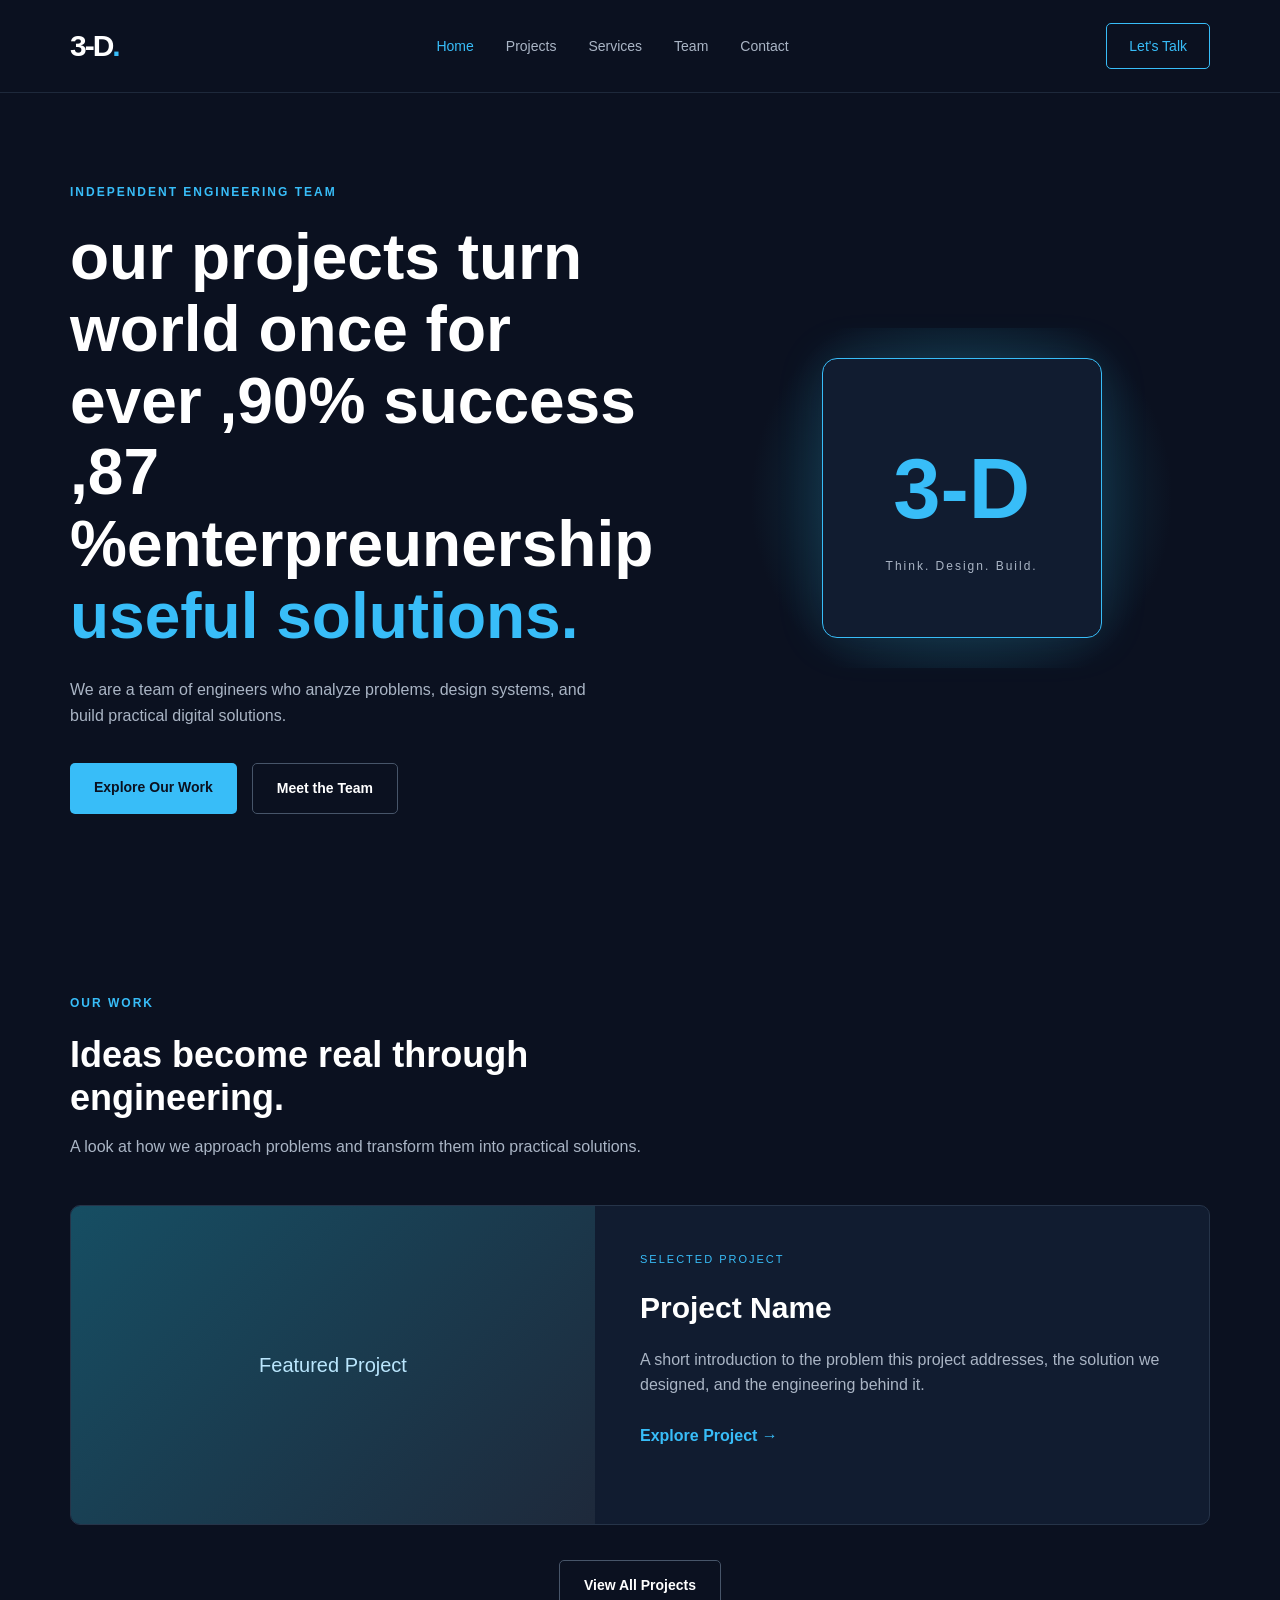
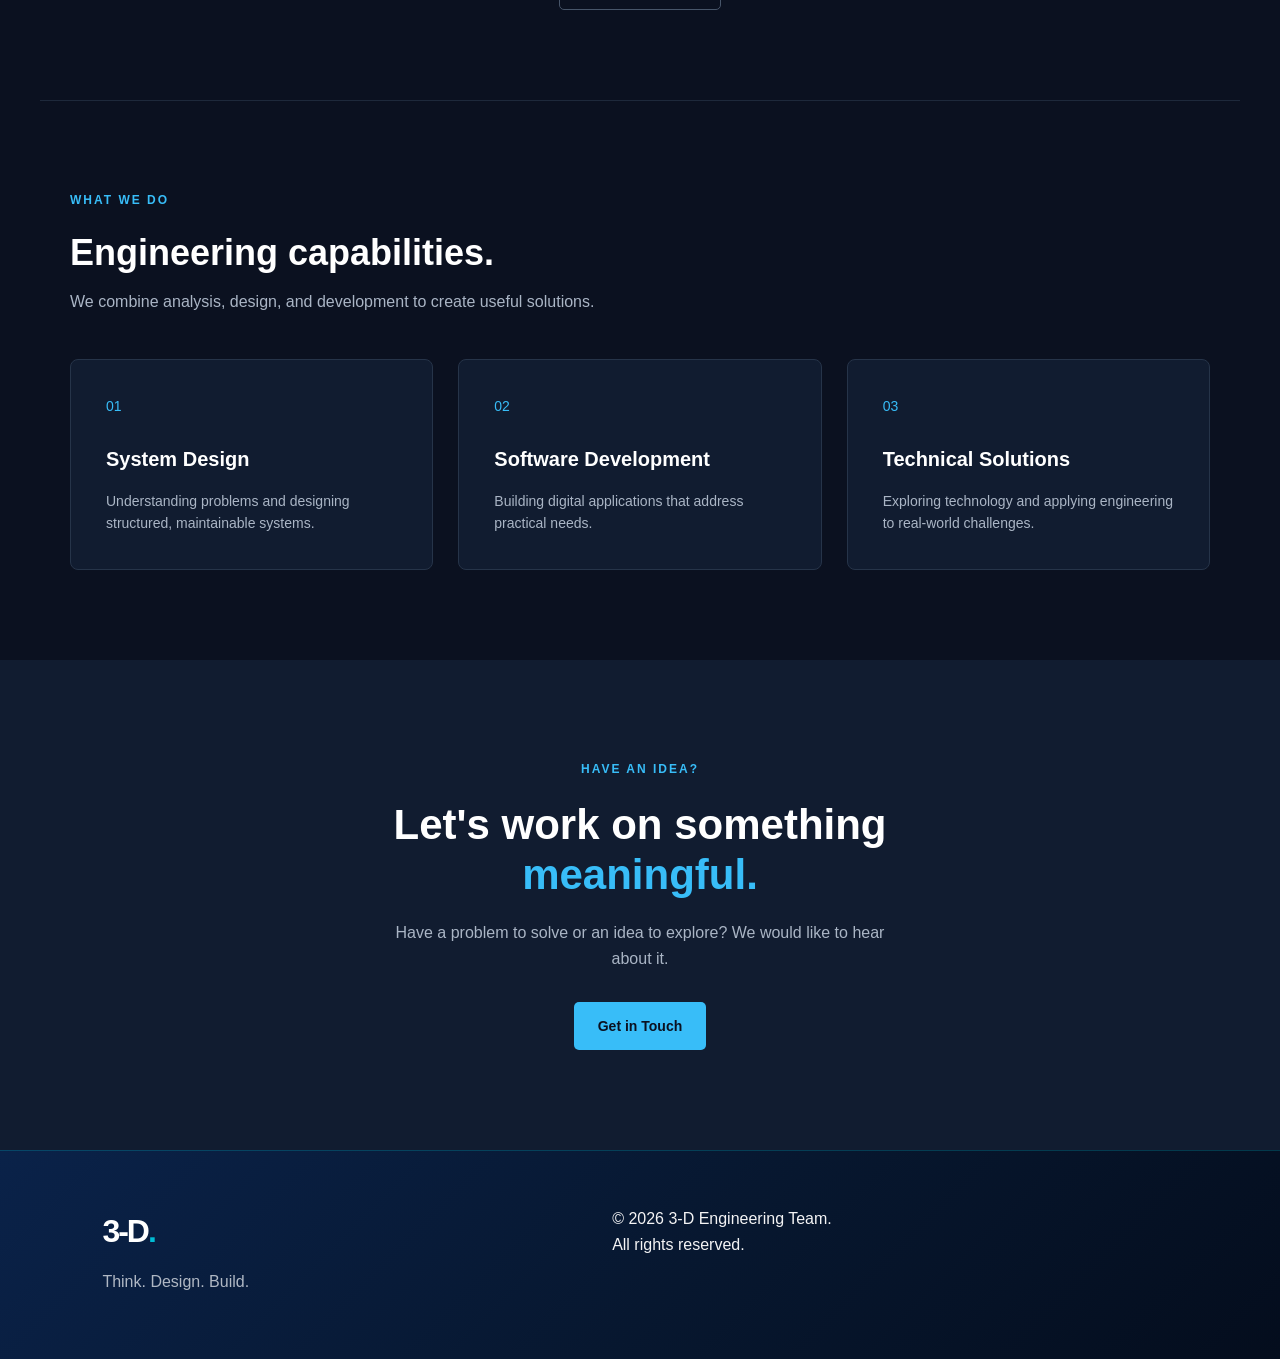
==== commit a099cc3a: "Merge 3dd06672f5e70e6a4031dbd014e842bd9ef86dc9 into b92eb1a429968aaf231c8af7ac7a89b46df0b429" ====
--- a/Home.html
+++ b/Home.html
@@ -1,6 +1,6 @@
 
 <!DOCTYPE html>
-<h lang="en">
+<html lang="en">
 
 <head>
     <meta charset="UTF-8">
@@ -11,7 +11,7 @@
     <link rel="stylesheet" href="style.css">
 </head>
 
-<>
+<body>
 
     <!-- Navigation -->
     <header class="header">
@@ -37,14 +37,13 @@
     <main>
 
         <!-- Hero Section -->
-        <section class="hero" id="home">
+        <section class="hero">
 
             <div class="hero-content">
 
                 <p class="eyebrow">INDEPENDENT ENGINEERING TEAM</p>
 
-                <h1>
-                    We turn ideas into
+                <h1> our projects turn world once for ever ,90% success ,87 %enterpreunership
                     <span>useful solutions.</span>
                 </h1>
 
@@ -71,7 +70,7 @@
 
 
         <!-- Featured Project -->
-        <section class="featured-section" id="projects">
+        <section class="featured-section">
 
             <div class="section-heading">
                 <p class="eyebrow">OUR WORK</p>
@@ -118,7 +117,7 @@
 
 
         <!-- Services Preview -->
-        <section class="services-section" id="about">
+        <section class="services-section">
 
             <div class="section-heading">
                 <p class="eyebrow">WHAT WE DO</p>
@@ -164,7 +163,7 @@
 
 
         <!-- Contact Invitation -->
-        <section class="contact-section" id="contact">
+        <section class="contact-section">
 
             <p class="eyebrow">HAVE AN IDEA?</p>
 
@@ -187,42 +186,23 @@
     </main>
 
 
-<!-- Footer -->
-<footer class="footer">
-    <div class="footer-content">
-
-        <div class="footer-brand">
-            <a href="#" class="logo">3-D<span>.</span></a>
-            <p>Think. Design. Build.</p>
-            <p>Turning ideas into innovative engineering solutions.</p>
+    <!-- Footer -->
+    <footer class="footer">
+
+        <div class="footer-content">
+
+            <div class="footer-brand">
+                <a href="#" class="logo">3-D<span>.</span></a>
+                <p>Think. Design. Build.</p>
+            </div>
+
+            <p class="copyright">
+                © 2026 3-D Engineering Team. All rights reserved.
+            </p>
+
         </div>
 
-        <div class="footer-links">
-            <h3>Quick Links</h3>
-            <a href="#home">Home</a>
-            <a href="#about">About</a>
-            <a href="#projects">Projects</a>
-            <a href="#contact">Contact</a>
-        </div>
-
-        <div class="footer-social">
-            <h3>Follow Us</h3>
-            <div class="social-links">
-                <a href="#" aria-label="LinkedIn">LinkedIn</a>
-                <a href="#" aria-label="GitHub">GitHub</a>
-                <a href="#" aria-label="Instagram">Instagram</a>
-            </div>
-        </div>
-
-    </div>
-
-    <div class="footer-bottom">
-        <p class="copyright">
-            &copy; 2026 3-D Engineering Team. All rights reserved.
-        </p>
-        <p>Designed and developed by 3-D Team.</p>
-    </div>
-</footer>
+    </footer>
+
 </body>
 </html>
-
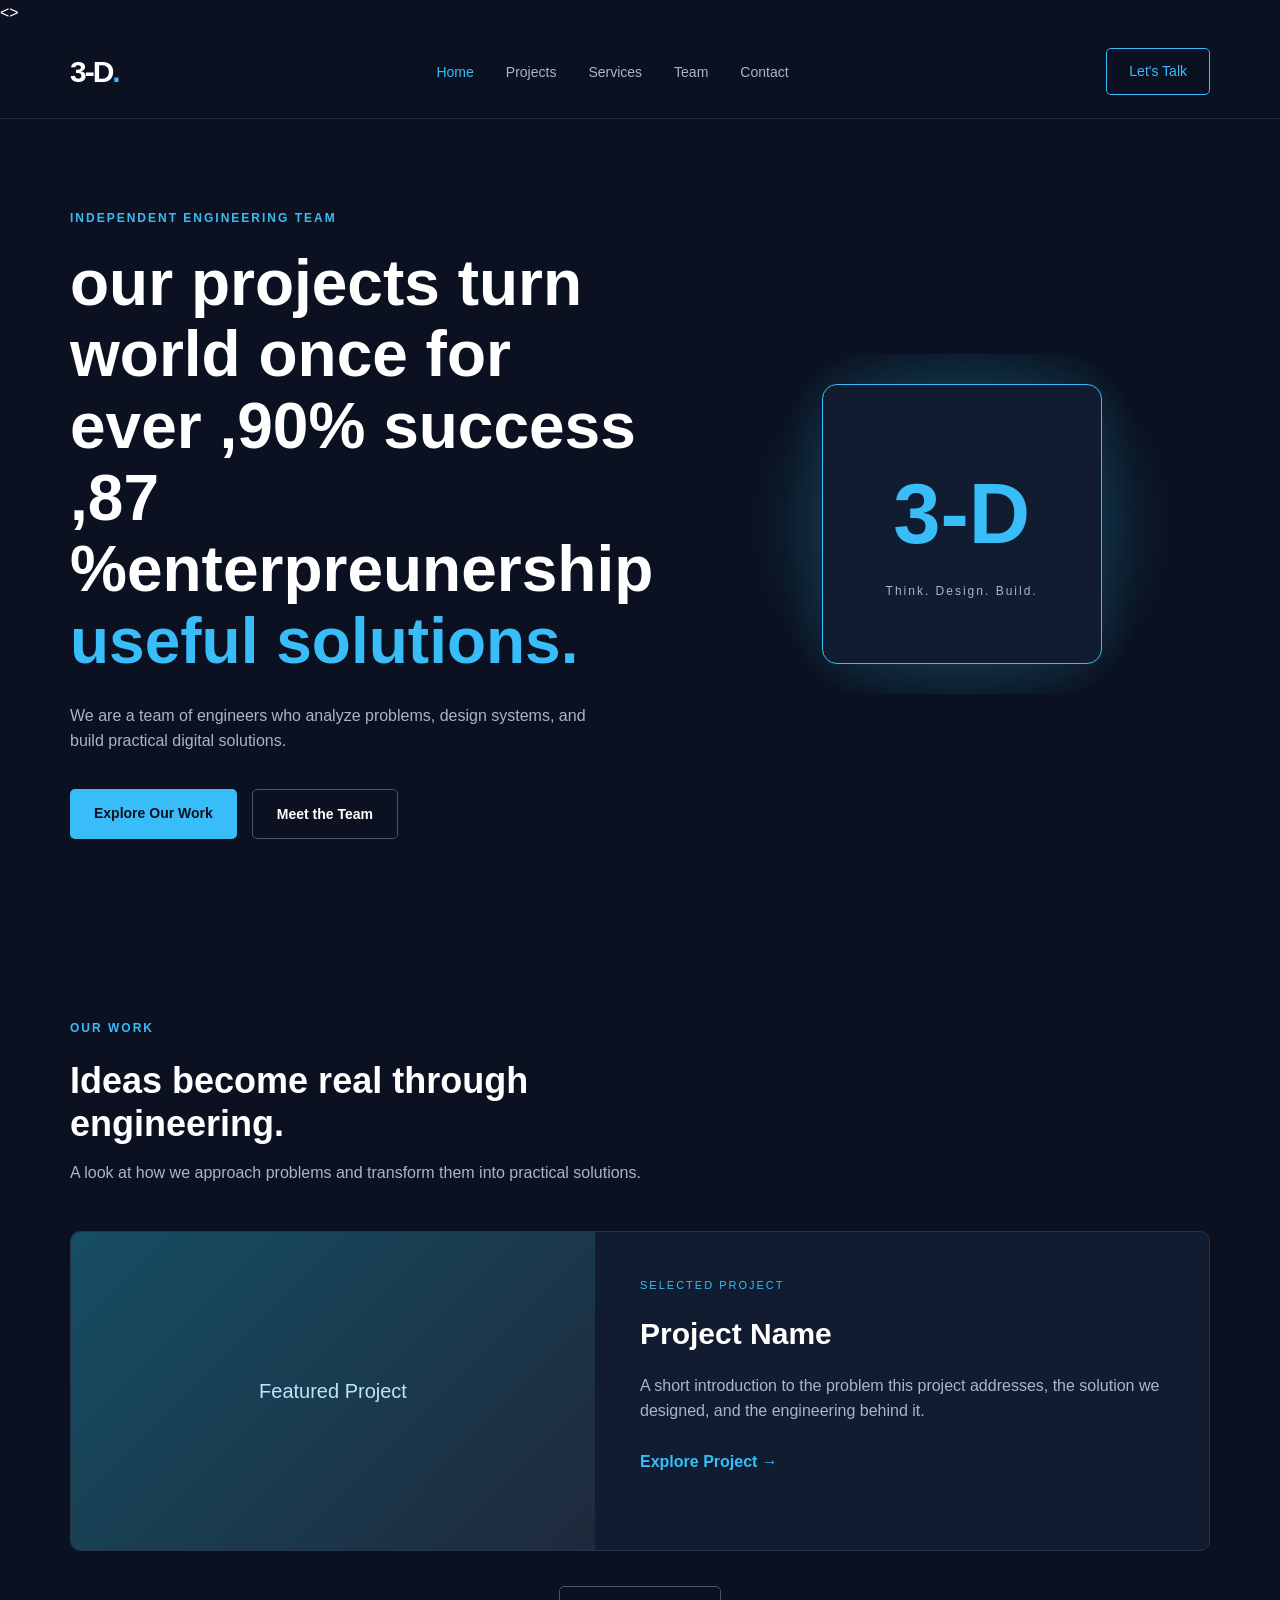
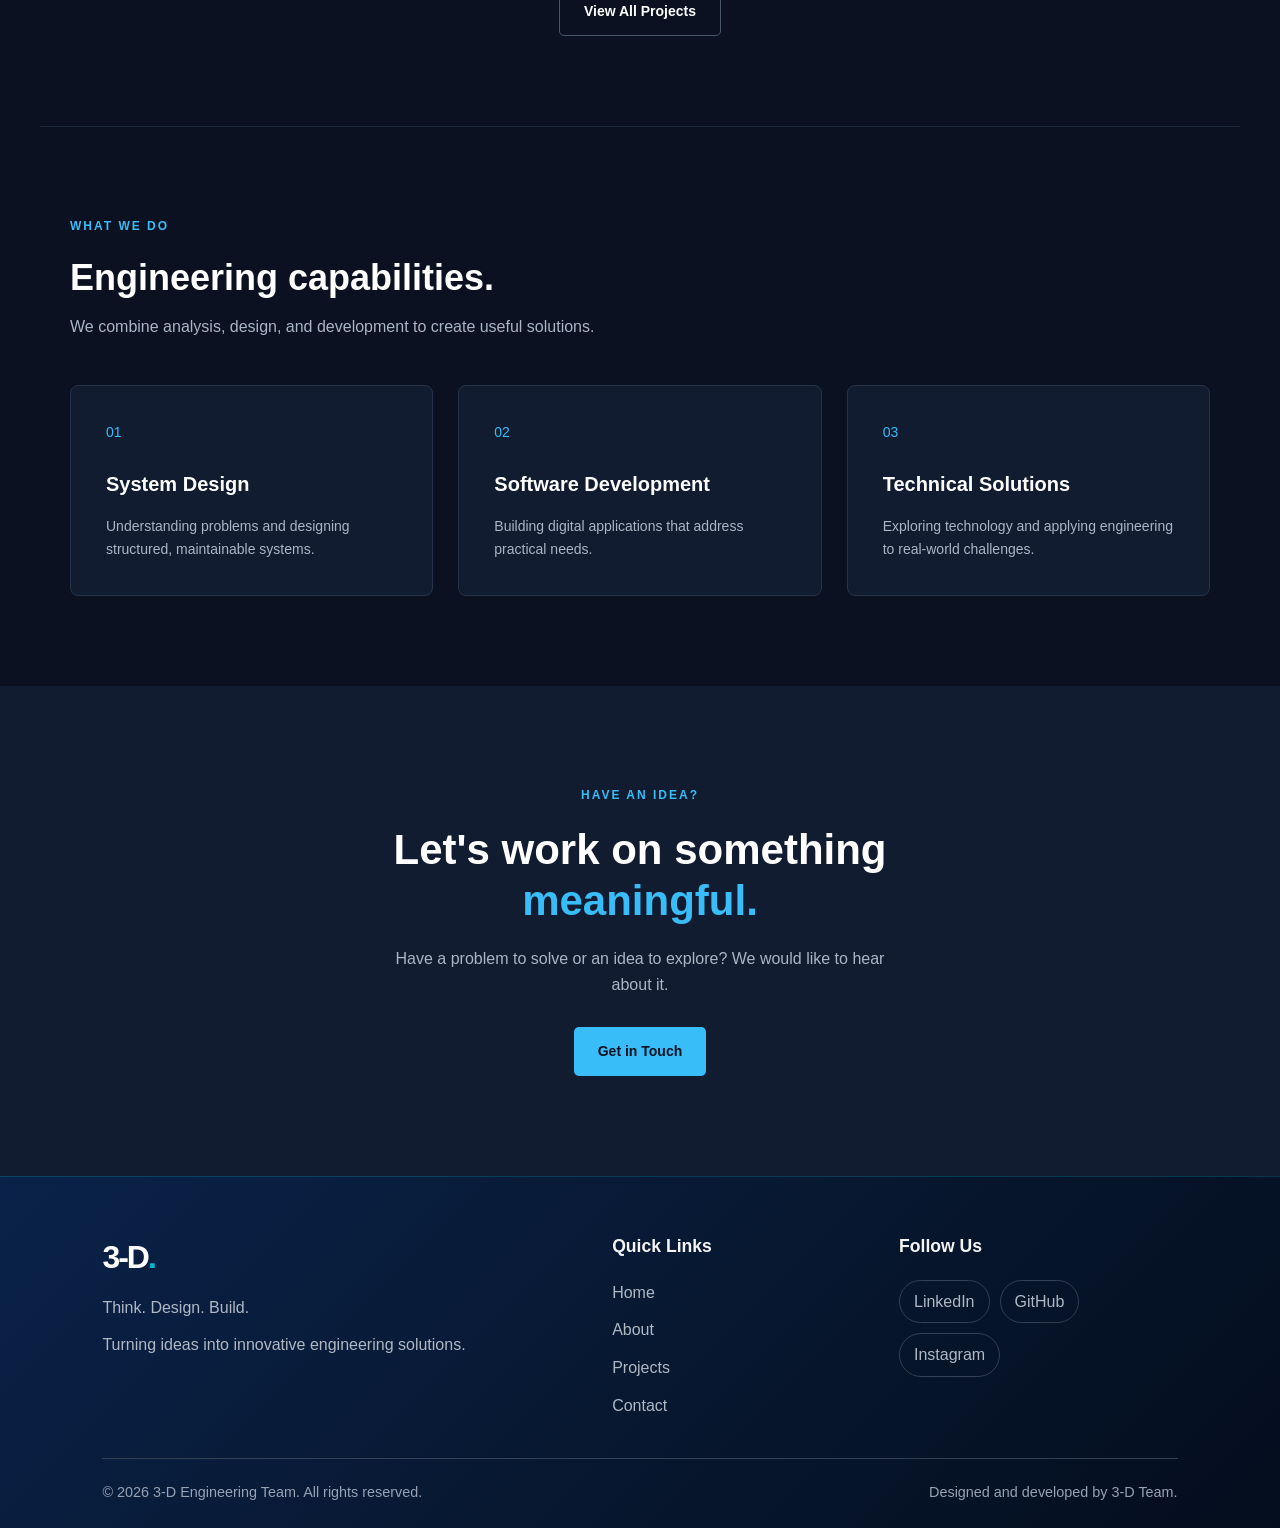
==== commit 44e91989: "Merge 04081cde6a2bffac5a11da2c184507f7a0b29b71 into 3dd06672f5e70e6a4031dbd014e842bd9ef86dc9" ====
--- a/Home.html
+++ b/Home.html
@@ -1,6 +1,6 @@
 
 <!DOCTYPE html>
-<html lang="en">
+<h lang="en">
 
 <head>
     <meta charset="UTF-8">
@@ -11,7 +11,7 @@
     <link rel="stylesheet" href="style.css">
 </head>
 
-<body>
+<>
 
     <!-- Navigation -->
     <header class="header">
@@ -37,7 +37,7 @@
     <main>
 
         <!-- Hero Section -->
-        <section class="hero">
+        <section class="hero" id="home">
 
             <div class="hero-content">
 
@@ -70,7 +70,7 @@
 
 
         <!-- Featured Project -->
-        <section class="featured-section">
+        <section class="featured-section" id="projects">
 
             <div class="section-heading">
                 <p class="eyebrow">OUR WORK</p>
@@ -117,7 +117,7 @@
 
 
         <!-- Services Preview -->
-        <section class="services-section">
+        <section class="services-section" id="about">
 
             <div class="section-heading">
                 <p class="eyebrow">WHAT WE DO</p>
@@ -163,7 +163,7 @@
 
 
         <!-- Contact Invitation -->
-        <section class="contact-section">
+        <section class="contact-section" id="contact">
 
             <p class="eyebrow">HAVE AN IDEA?</p>
 
@@ -186,23 +186,42 @@
     </main>
 
 
-    <!-- Footer -->
-    <footer class="footer">
-
-        <div class="footer-content">
-
-            <div class="footer-brand">
-                <a href="#" class="logo">3-D<span>.</span></a>
-                <p>Think. Design. Build.</p>
-            </div>
-
-            <p class="copyright">
-                © 2026 3-D Engineering Team. All rights reserved.
-            </p>
-
+<!-- Footer -->
+<footer class="footer">
+    <div class="footer-content">
+
+        <div class="footer-brand">
+            <a href="#" class="logo">3-D<span>.</span></a>
+            <p>Think. Design. Build.</p>
+            <p>Turning ideas into innovative engineering solutions.</p>
         </div>
 
-    </footer>
-
+        <div class="footer-links">
+            <h3>Quick Links</h3>
+            <a href="#home">Home</a>
+            <a href="#about">About</a>
+            <a href="#projects">Projects</a>
+            <a href="#contact">Contact</a>
+        </div>
+
+        <div class="footer-social">
+            <h3>Follow Us</h3>
+            <div class="social-links">
+                <a href="#" aria-label="LinkedIn">LinkedIn</a>
+                <a href="#" aria-label="GitHub">GitHub</a>
+                <a href="#" aria-label="Instagram">Instagram</a>
+            </div>
+        </div>
+
+    </div>
+
+    <div class="footer-bottom">
+        <p class="copyright">
+            &copy; 2026 3-D Engineering Team. All rights reserved.
+        </p>
+        <p>Designed and developed by 3-D Team.</p>
+    </div>
+</footer>
 </body>
 </html>
+
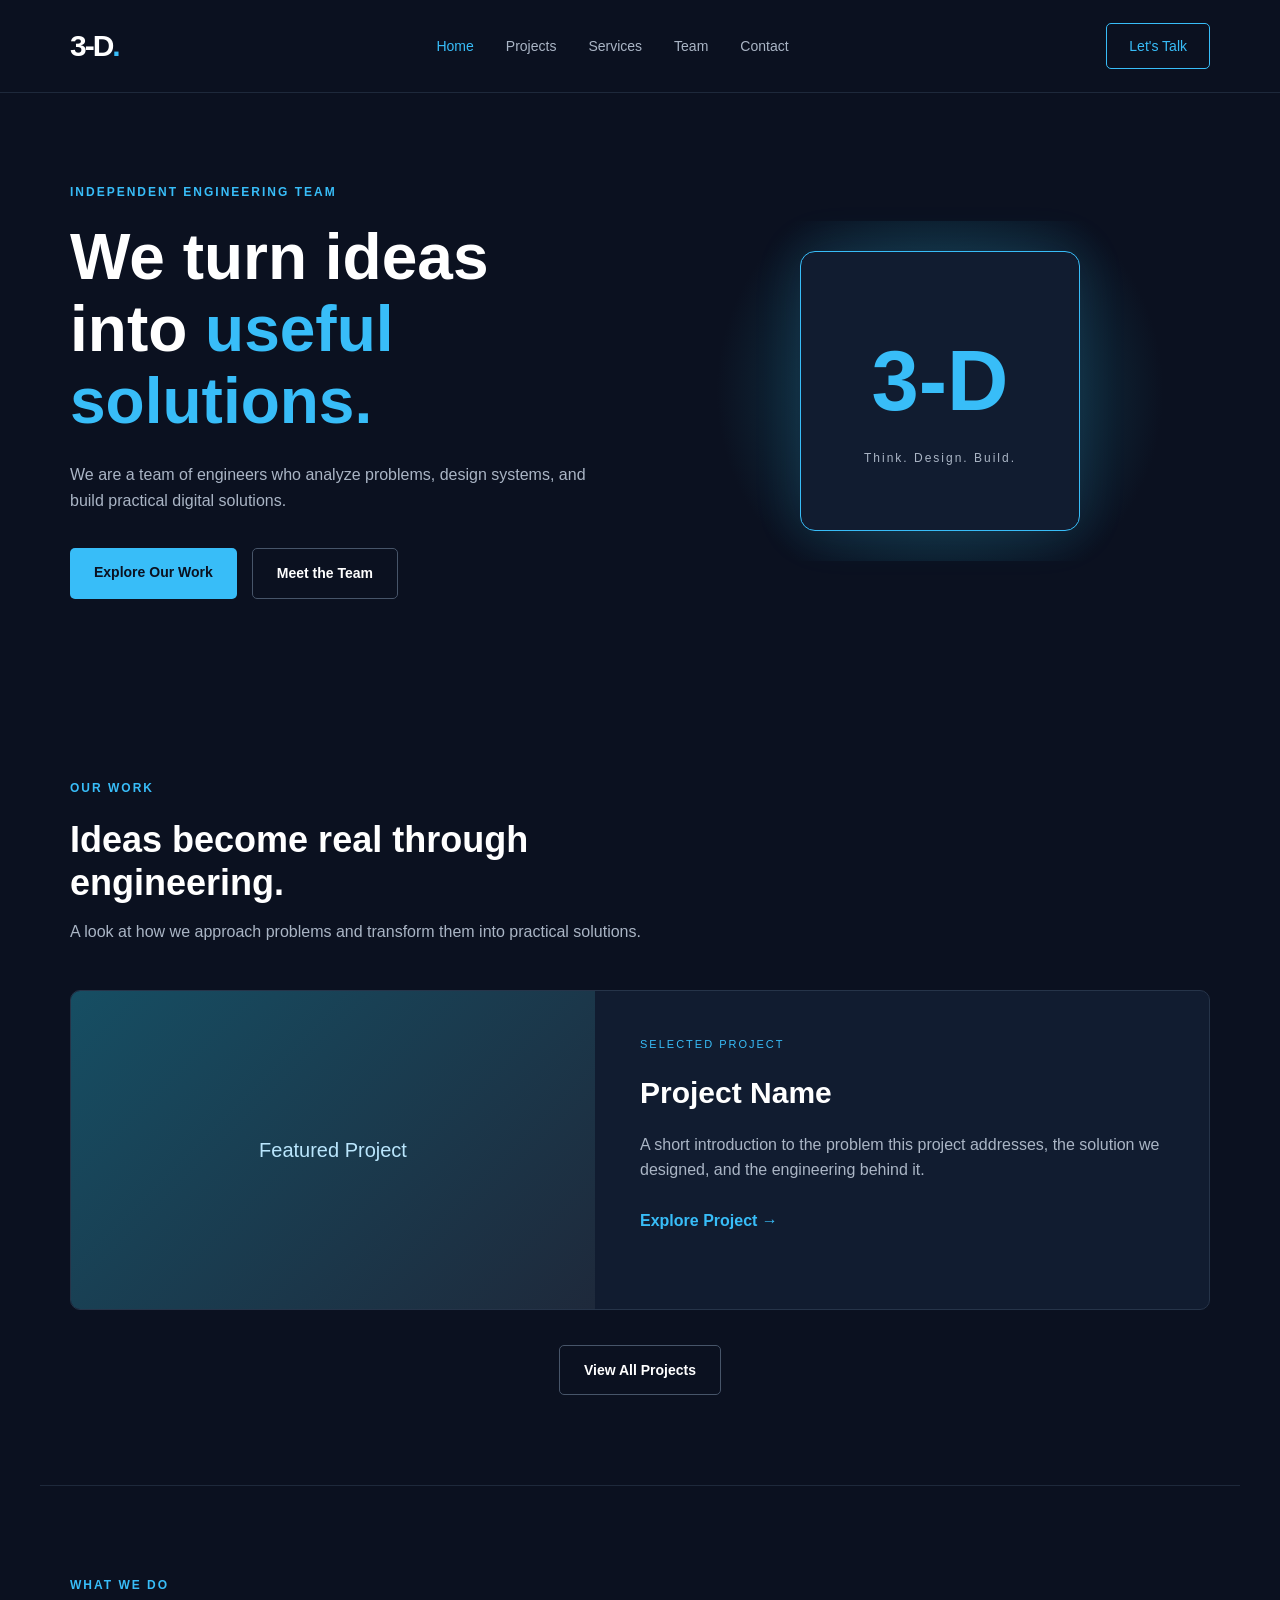
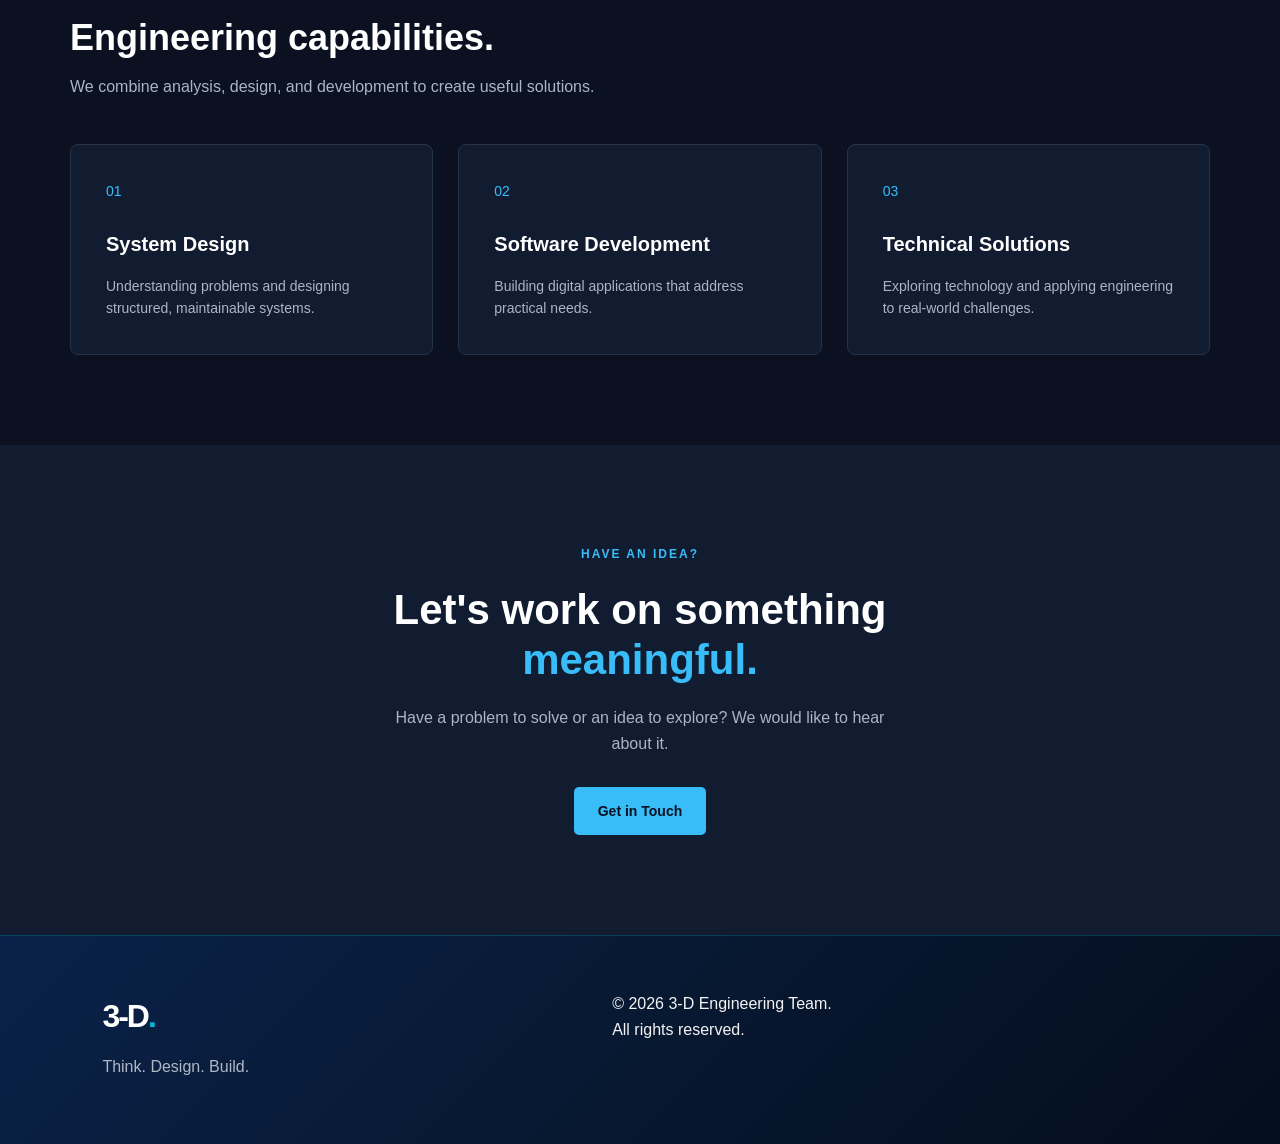
==== commit c9b58091: "style link modifieda" ====
--- a/Home.html
+++ b/Home.html
@@ -1,227 +1,166 @@
-
-<!DOCTYPE html>
-<h lang="en">
-
-<head>
-    <meta charset="UTF-8">
-    <meta name="viewport" content="width=device-width, initial-scale=1.0">
+<!doctype html>
+<html lang="en">
+  <head>
+    <meta charset="UTF-8" />
+    <meta name="viewport" content="width=device-width, initial-scale=1.0" />
 
     <title>3-D | Engineering Team</title>
 
-    <link rel="stylesheet" href="style.css">
-</head>
+    <link rel="stylesheet" href="style.css" />
+  </head>
 
-<>
-
+  <body>
     <!-- Navigation -->
     <header class="header">
-        <nav class="navbar">
+      <nav class="navbar">
+        <a href="#" class="logo">3-D<span>.</span></a>
 
-            <a href="#" class="logo">3-D<span>.</span></a>
+        <ul class="nav-links">
+          <li><a href="#" class="active">Home</a></li>
+          <li><a href="#">Projects</a></li>
+          <li><a href="#">Services</a></li>
+          <li><a href="#">Team</a></li>
+          <li><a href="#">Contact</a></li>
+        </ul>
 
-            <ul class="nav-links">
-                <li><a href="#" class="active">Home</a></li>
-                <li><a href="#">Projects</a></li>
-                <li><a href="#">Services</a></li>
-                <li><a href="#">Team</a></li>
-                <li><a href="#">Contact</a></li>
-            </ul>
-
-            <a href="#" class="nav-button">Let's Talk</a>
-
-        </nav>
+        <a href="#" class="nav-button">Let's Talk</a>
+      </nav>
     </header>
-
 
     <!-- Main Content -->
     <main>
+      <!-- Hero Section -->
+      <section class="hero">
+        <div class="hero-content">
+          <p class="eyebrow">INDEPENDENT ENGINEERING TEAM</p>
 
-        <!-- Hero Section -->
-        <section class="hero" id="home">
+          <h1>
+            We turn ideas into
+            <span>useful solutions.</span>
+          </h1>
 
-            <div class="hero-content">
+          <p class="hero-description">
+            We are a team of engineers who analyze problems, design systems, and
+            build practical digital solutions.
+          </p>
 
-                <p class="eyebrow">INDEPENDENT ENGINEERING TEAM</p>
+          <div class="hero-buttons">
+            <a href="#" class="primary-button">Explore Our Work</a>
+            <a href="#" class="secondary-button">Meet the Team</a>
+          </div>
+        </div>
 
-                <h1> our projects turn world once for ever ,90% success ,87 %enterpreunership
-                    <span>useful solutions.</span>
-                </h1>
+        <div class="hero-visual">
+          <div class="visual-card">
+            <span class="visual-number">3-D</span>
+            <p>Think. Design. Build.</p>
+          </div>
+        </div>
+      </section>
 
-                <p class="hero-description">
-                    We are a team of engineers who analyze problems,
-                    design systems, and build practical digital solutions.
-                </p>
+      <!-- Featured Project -->
+      <section class="featured-section">
+        <div class="section-heading">
+          <p class="eyebrow">OUR WORK</p>
+          <h2>Ideas become real through engineering.</h2>
+          <p>
+            A look at how we approach problems and transform them into practical
+            solutions.
+          </p>
+        </div>
 
-                <div class="hero-buttons">
-                    <a href="#" class="primary-button">Explore Our Work</a>
-                    <a href="#" class="secondary-button">Meet the Team</a>
-                </div>
+        <div class="project-card">
+          <div class="project-image">
+            <span>Featured Project</span>
+          </div>
 
-            </div>
+          <div class="project-content">
+            <p class="project-category">SELECTED PROJECT</p>
 
-            <div class="hero-visual">
-                <div class="visual-card">
-                    <span class="visual-number">3-D</span>
-                    <p>Think. Design. Build.</p>
-                </div>
-            </div>
-
-        </section>
-
-
-        <!-- Featured Project -->
-        <section class="featured-section" id="projects">
-
-            <div class="section-heading">
-                <p class="eyebrow">OUR WORK</p>
-                <h2>Ideas become real through engineering.</h2>
-                <p>
-                    A look at how we approach problems and transform
-                    them into practical solutions.
-                </p>
-            </div>
-
-            <div class="project-card">
-
-                <div class="project-image">
-                    <span>Featured Project</span>
-                </div>
-
-                <div class="project-content">
-
-                    <p class="project-category">SELECTED PROJECT</p>
-
-                    <h3>Project Name</h3>
-
-                    <p>
-                        A short introduction to the problem this project
-                        addresses, the solution we designed, and the
-                        engineering behind it.
-                    </p>
-
-                    <a href="#" class="text-link">
-                        Explore Project →
-                    </a>
-
-                </div>
-
-            </div>
-
-            <div class="all-projects">
-                <a href="#" class="secondary-button">
-                    View All Projects
-                </a>
-            </div>
-
-        </section>
-
-
-        <!-- Services Preview -->
-        <section class="services-section" id="about">
-
-            <div class="section-heading">
-                <p class="eyebrow">WHAT WE DO</p>
-                <h2>Engineering capabilities.</h2>
-                <p>
-                    We combine analysis, design, and development
-                    to create useful solutions.
-                </p>
-            </div>
-
-            <div class="services-grid">
-
-                <article class="service-card">
-                    <span class="service-number">01</span>
-                    <h3>System Design</h3>
-                    <p>
-                        Understanding problems and designing
-                        structured, maintainable systems.
-                    </p>
-                </article>
-
-                <article class="service-card">
-                    <span class="service-number">02</span>
-                    <h3>Software Development</h3>
-                    <p>
-                        Building digital applications that
-                        address practical needs.
-                    </p>
-                </article>
-
-                <article class="service-card">
-                    <span class="service-number">03</span>
-                    <h3>Technical Solutions</h3>
-                    <p>
-                        Exploring technology and applying
-                        engineering to real-world challenges.
-                    </p>
-                </article>
-
-            </div>
-
-        </section>
-
-
-        <!-- Contact Invitation -->
-        <section class="contact-section" id="contact">
-
-            <p class="eyebrow">HAVE AN IDEA?</p>
-
-            <h2>
-                Let's work on something
-                <span>meaningful.</span>
-            </h2>
+            <h3>Project Name</h3>
 
             <p>
-                Have a problem to solve or an idea to explore?
-                We would like to hear about it.
+              A short introduction to the problem this project addresses, the
+              solution we designed, and the engineering behind it.
             </p>
 
-            <a href="#" class="primary-button">
-                Get in Touch
-            </a>
+            <a href="#" class="text-link"> Explore Project → </a>
+          </div>
+        </div>
 
-        </section>
+        <div class="all-projects">
+          <a href="#" class="secondary-button"> View All Projects </a>
+        </div>
+      </section>
 
+      <!-- Services Preview -->
+      <section class="services-section">
+        <div class="section-heading">
+          <p class="eyebrow">WHAT WE DO</p>
+          <h2>Engineering capabilities.</h2>
+          <p>
+            We combine analysis, design, and development to create useful
+            solutions.
+          </p>
+        </div>
+
+        <div class="services-grid">
+          <article class="service-card">
+            <span class="service-number">01</span>
+            <h3>System Design</h3>
+            <p>
+              Understanding problems and designing structured, maintainable
+              systems.
+            </p>
+          </article>
+
+          <article class="service-card">
+            <span class="service-number">02</span>
+            <h3>Software Development</h3>
+            <p>Building digital applications that address practical needs.</p>
+          </article>
+
+          <article class="service-card">
+            <span class="service-number">03</span>
+            <h3>Technical Solutions</h3>
+            <p>
+              Exploring technology and applying engineering to real-world
+              challenges.
+            </p>
+          </article>
+        </div>
+      </section>
+
+      <!-- Contact Invitation -->
+      <section class="contact-section">
+        <p class="eyebrow">HAVE AN IDEA?</p>
+
+        <h2>
+          Let's work on something
+          <span>meaningful.</span>
+        </h2>
+
+        <p>
+          Have a problem to solve or an idea to explore? We would like to hear
+          about it.
+        </p>
+
+        <a href="#" class="primary-button"> Get in Touch </a>
+      </section>
     </main>
 
-
-<!-- Footer -->
-<footer class="footer">
-    <div class="footer-content">
-
+    <!-- Footer -->
+    <footer class="footer">
+      <div class="footer-content">
         <div class="footer-brand">
-            <a href="#" class="logo">3-D<span>.</span></a>
-            <p>Think. Design. Build.</p>
-            <p>Turning ideas into innovative engineering solutions.</p>
+          <a href="#" class="logo">3-D<span>.</span></a>
+          <p>Think. Design. Build.</p>
         </div>
 
-        <div class="footer-links">
-            <h3>Quick Links</h3>
-            <a href="#home">Home</a>
-            <a href="#about">About</a>
-            <a href="#projects">Projects</a>
-            <a href="#contact">Contact</a>
-        </div>
-
-        <div class="footer-social">
-            <h3>Follow Us</h3>
-            <div class="social-links">
-                <a href="#" aria-label="LinkedIn">LinkedIn</a>
-                <a href="#" aria-label="GitHub">GitHub</a>
-                <a href="#" aria-label="Instagram">Instagram</a>
-            </div>
-        </div>
-
-    </div>
-
-    <div class="footer-bottom">
         <p class="copyright">
-            &copy; 2026 3-D Engineering Team. All rights reserved.
+          © 2026 3-D Engineering Team. All rights reserved.
         </p>
-        <p>Designed and developed by 3-D Team.</p>
-    </div>
-</footer>
-</body>
+      </div>
+    </footer>
+  </body>
 </html>
-
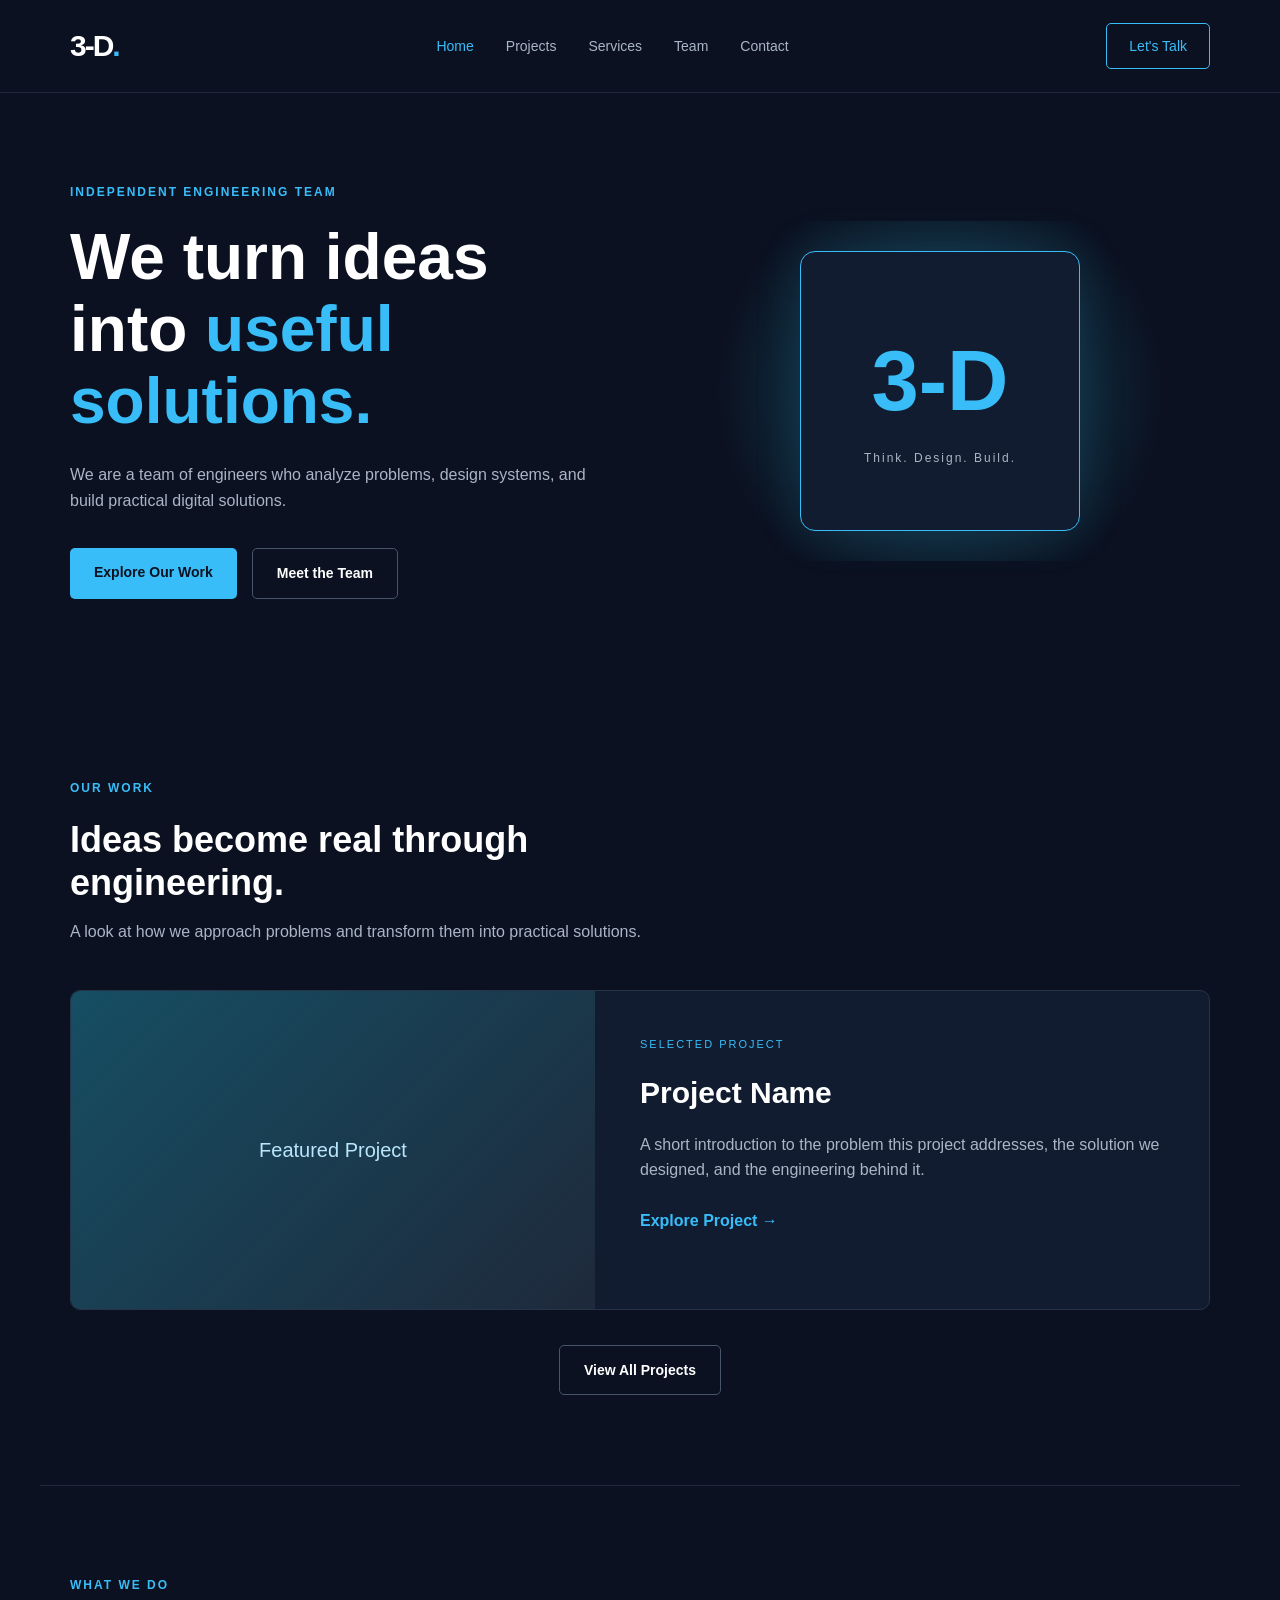
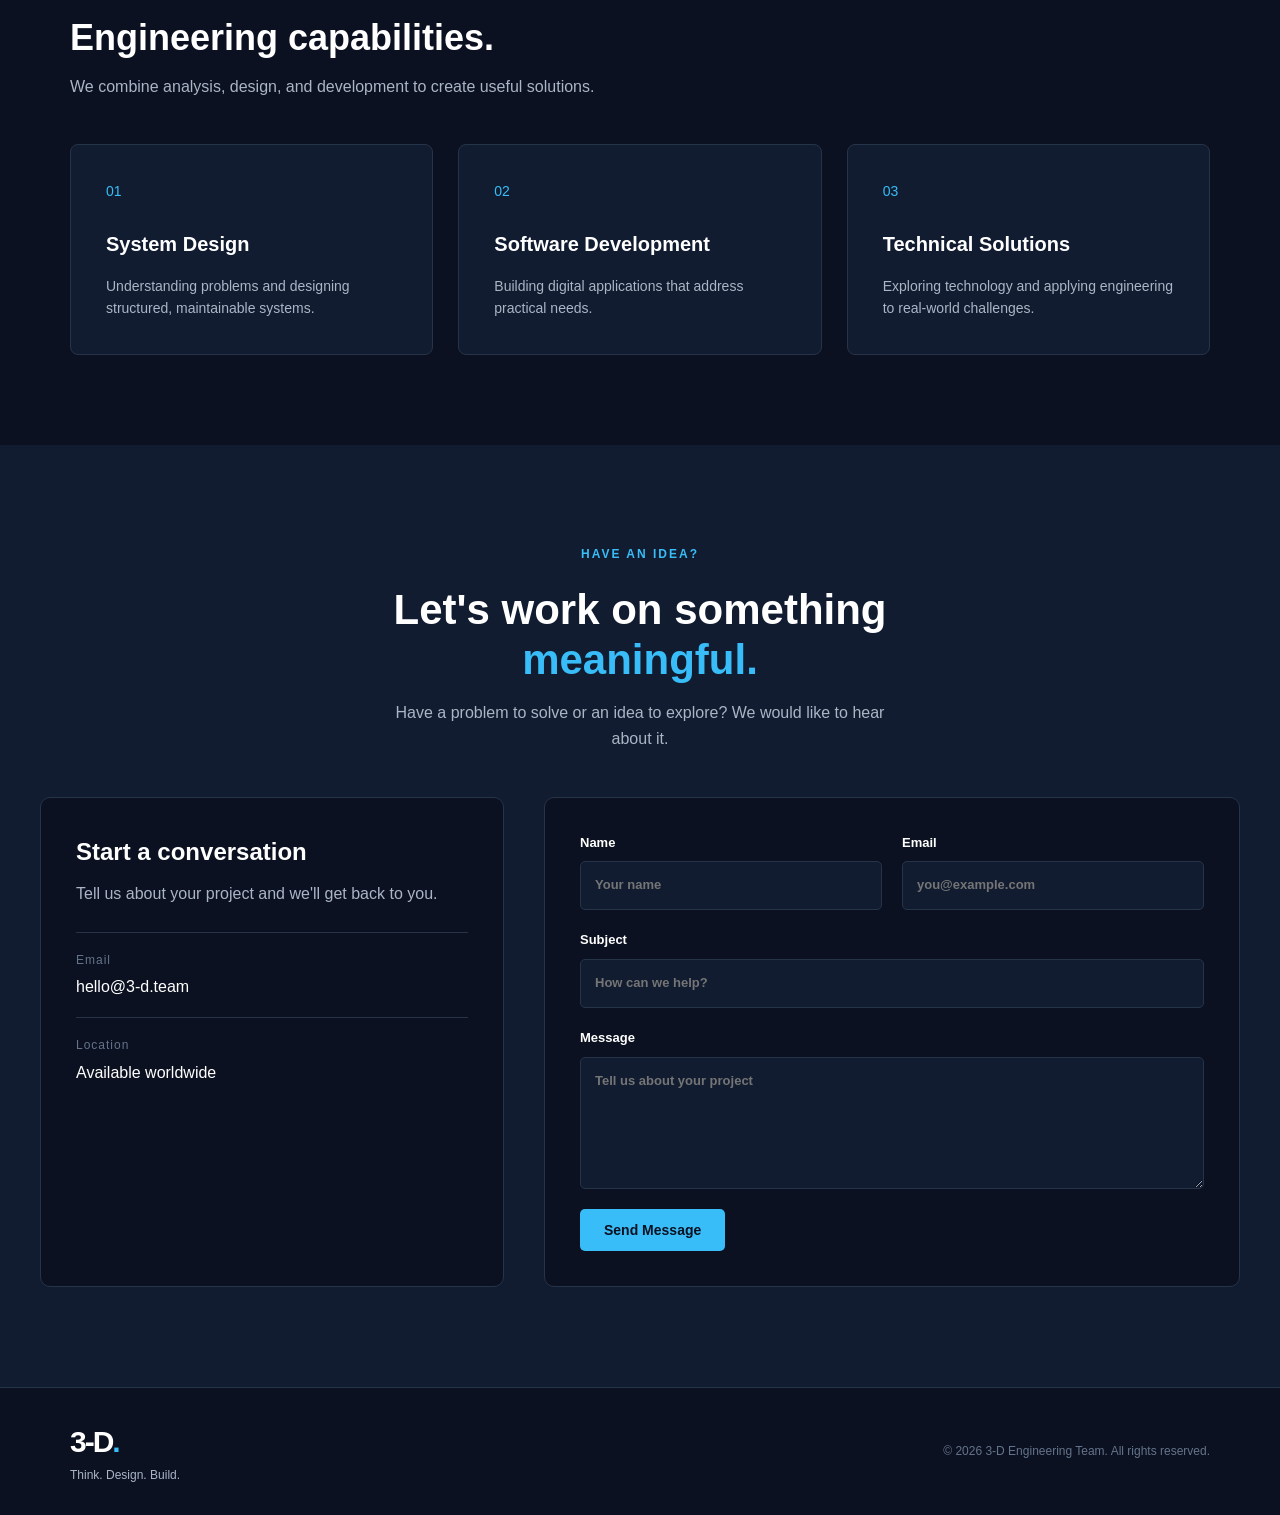
==== commit 193ad1b5: "Merge 79a8c3d3d38f94102135b5e87c7af190074cafcc into c9b58091fe09be1a43e24e55129ccc2351dce20f" ====
--- a/Home.html
+++ b/Home.html
@@ -20,7 +20,7 @@
           <li><a href="#">Projects</a></li>
           <li><a href="#">Services</a></li>
           <li><a href="#">Team</a></li>
-          <li><a href="#">Contact</a></li>
+          <li><a href="#contact">Contact</a></li>
         </ul>
 
         <a href="#" class="nav-button">Let's Talk</a>
@@ -131,21 +131,59 @@
         </div>
       </section>
 
-      <!-- Contact Invitation -->
-      <section class="contact-section">
-        <p class="eyebrow">HAVE AN IDEA?</p>
-
-        <h2>
-          Let's work on something
-          <span>meaningful.</span>
-        </h2>
-
-        <p>
-          Have a problem to solve or an idea to explore? We would like to hear
-          about it.
-        </p>
-
-        <a href="#" class="primary-button"> Get in Touch </a>
+      <!-- Contact -->
+      <section class="contact-section" id="contact">
+        <div class="contact-heading">
+          <p class="eyebrow">HAVE AN IDEA?</p>
+          <h2>Let's work on something <span>meaningful.</span></h2>
+          <p>
+            Have a problem to solve or an idea to explore? We would like to hear
+            about it.
+          </p>
+        </div>
+
+        <div class="contact-grid">
+          <div class="contact-details">
+            <h3>Start a conversation</h3>
+            <p>Tell us about your project and we'll get back to you.</p>
+
+            <a href="mailto:hello@3-d.team" class="contact-detail">
+              <span>Email</span>
+              hello@3-d.team
+            </a>
+
+            <div class="contact-detail">
+              <span>Location</span>
+              Available worldwide
+            </div>
+          </div>
+
+          <form class="contact-form" action="mailto:hello@3-d.team" method="post" enctype="text/plain">
+            <div class="form-row">
+              <label>
+                Name
+                <input type="text" name="name" placeholder="Your name" required />
+              </label>
+
+              <label>
+                Email
+                <input type="email" name="email" placeholder="you@example.com" required />
+              </label>
+            </div>
+
+            <label>
+              Subject
+              <input type="text" name="subject" placeholder="How can we help?" required />
+            </label>
+
+            <label>
+              Message
+              <textarea name="message" rows="5" placeholder="Tell us about your project" required></textarea>
+            </label>
+
+            <button type="submit" class="primary-button">Send Message</button>
+          </form>
+        </div>
       </section>
     </main>
 
--- a/style.css
+++ b/style.css
@@ -143,7 +143,6 @@
 
 .hero-content {
     flex: 1;
-    animation: heroSlideInLeft 0.8s ease-out both;
 }
 
 .eyebrow {
@@ -192,7 +191,6 @@
 
     background:
         radial-gradient(circle, #164e63 0%, #0b1120 70%);
-    animation: heroSlideInRight 0.9s 0.15s ease-out both;
 }
 
 .visual-card {
@@ -208,12 +206,6 @@
 
     background: #111c30;
     box-shadow: 0 0 50px rgba(56, 189, 248, 0.12);
-    transition: transform 0.4s ease, box-shadow 0.4s ease;
-}
-
-.hero-visual:hover .visual-card {
-    transform: translateY(-8px) rotate(1deg);
-    box-shadow: 0 18px 55px rgba(56, 189, 248, 0.22);
 }
 
 .visual-number {
@@ -243,7 +235,6 @@
 .section-heading {
     max-width: 650px;
     margin-bottom: 45px;
-    animation: sectionFadeIn 0.7s ease-out both;
 }
 
 .section-heading h2 {
@@ -270,14 +261,6 @@
     border: 1px solid #263449;
     border-radius: 10px;
     overflow: hidden;
-    transition: transform 0.4s ease, border-color 0.4s ease, box-shadow 0.4s ease;
-    animation: projectReveal 0.85s 0.15s ease-out both;
-}
-
-.project-card:hover {
-    transform: translateY(-8px);
-    border-color: rgba(56, 189, 248, 0.65);
-    box-shadow: 0 20px 45px rgba(2, 8, 23, 0.55);
 }
 
 .project-image {
@@ -289,18 +272,11 @@
     justify-content: center;
 
     background: linear-gradient(135deg, #164e63, #1e293b);
-    overflow: hidden;
 }
 
 .project-image span {
     font-size: 20px;
     color: #bae6fd;
-    transition: transform 0.4s ease, color 0.4s ease;
-}
-
-.project-card:hover .project-image span {
-    transform: scale(1.08);
-    color: #ffffff;
 }
 
 .project-content {
@@ -337,7 +313,6 @@
 .all-projects {
     text-align: center;
     margin-top: 35px;
-    animation: sectionFadeIn 0.7s 0.45s ease-out both;
 }
 
 
@@ -392,22 +367,113 @@
 
 .contact-section {
     padding: 100px 30px;
-    text-align: center;
-
     background: #111c30;
 }
 
 .contact-section h2 {
     max-width: 650px;
-    margin: auto;
     font-size: 42px;
     line-height: 1.2;
 }
 
-.contact-section > p:not(.eyebrow) {
+.contact-heading {
+    max-width: 1200px;
+    margin: 0 auto 45px;
+    text-align: center;
+}
+
+.contact-heading h2 {
+    margin: 0 auto 15px;
+}
+
+.contact-heading > p:not(.eyebrow) {
     max-width: 500px;
-    margin: 20px auto 30px;
-    color: #aab5c5;
+    margin: 0 auto;
+    color: #aab5c5;
+}
+
+.contact-grid {
+    max-width: 1200px;
+    margin: auto;
+    display: grid;
+    grid-template-columns: 0.8fr 1.2fr;
+    gap: 40px;
+}
+
+.contact-details,
+.contact-form {
+    padding: 35px;
+    background-color: #0b1120;
+    border: 1px solid #263449;
+    border-radius: 10px;
+}
+
+.contact-details h3 {
+    margin-bottom: 10px;
+    font-size: 24px;
+}
+
+.contact-details > p {
+    margin-bottom: 25px;
+    color: #aab5c5;
+}
+
+.contact-detail {
+    display: block;
+    padding: 18px 0;
+    border-top: 1px solid #263449;
+}
+
+.contact-detail span {
+    display: block;
+    margin-bottom: 4px;
+    color: #64748b;
+    font-size: 12px;
+    letter-spacing: 1px;
+}
+
+.contact-form {
+    display: flex;
+    flex-direction: column;
+    gap: 20px;
+}
+
+.form-row {
+    display: grid;
+    grid-template-columns: repeat(2, 1fr);
+    gap: 20px;
+}
+
+.contact-form label {
+    display: flex;
+    flex-direction: column;
+    gap: 8px;
+    font-size: 13px;
+    font-weight: bold;
+}
+
+.contact-form input,
+.contact-form textarea {
+    width: 100%;
+    padding: 13px 14px;
+    border: 1px solid #263449;
+    border-radius: 5px;
+    outline: none;
+    background: #111c30;
+    color: #ffffff;
+    font: inherit;
+    resize: vertical;
+}
+
+.contact-form input:focus,
+.contact-form textarea:focus {
+    border-color: #38bdf8;
+}
+
+.contact-form .primary-button {
+    align-self: flex-start;
+    border: 0;
+    cursor: pointer;
 }
 
 
@@ -415,213 +481,29 @@
    FOOTER
 ========================= */
 
-/* Footer */
 .footer {
-    background: linear-gradient(135deg, #0a2249 0%, #07172f 55%, #040d1d 100%);
-    color: #f4f4f5;
-    padding: 55px 8% 24px;
-    border-top: 1px solid rgba(0, 188, 212, 0.25);
-    animation: footerFadeIn 0.8s ease-out both;
+    border-top: 1px solid #263449;
 }
 
 .footer-content {
-    display: grid;
-    grid-template-columns: 2fr 1fr 1.25fr;
-    align-items: flex-start;
-    gap: clamp(30px, 5vw, 70px);
     max-width: 1200px;
-    margin: 0 auto;
-    padding-bottom: 40px;
-}
-
-.footer-brand .logo {
-    font-size: 2rem;
-    font-weight: 700;
-    color: #ffffff;
-    text-decoration: none;
-    transition: color 0.3s ease;
-}
-
-.footer-brand .logo:hover {
-    color: #00d9f5;
-}
-
-.footer-brand .logo span {
-    color: #00bcd4;
+    margin: auto;
+    padding: 30px;
+
+    display: flex;
+    align-items: center;
+    justify-content: space-between;
+    gap: 20px;
 }
 
 .footer-brand p {
-    color: #b0b8c4;
-    margin-top: 12px;
-    line-height: 1.6;
-}
-
-.footer-links {
-    display: flex;
-    flex-direction: column;
-    gap: 12px;
-}
-
-.footer-links h3 {
-    font-size: 1.1rem;
-    margin-bottom: 8px;
-}
-
-.footer-links a {
-    color: #b0b8c4;
-    text-decoration: none;
-    width: fit-content;
-    transition: color 0.3s ease, transform 0.3s ease;
-}
-
-.footer-links a:hover {
-    color: #00bcd4;
-    transform: translateX(6px);
-}
-
-.footer-social {
-    display: flex;
-    flex-direction: column;
-    gap: 12px;
-}
-
-.footer-social h3 {
-    font-size: 1.1rem;
-    margin-bottom: 8px;
-}
-
-.social-links {
-    display: flex;
-    gap: 10px;
-    flex-wrap: wrap;
-}
-
-.social-links a {
-    color: #b0b8c4;
-    text-decoration: none;
-    border: 1px solid #344054;
-    border-radius: 999px;
-    padding: 8px 14px;
-    transition: color 0.3s ease, border-color 0.3s ease, background 0.3s ease, transform 0.3s ease;
-}
-
-.social-links a:hover {
-    color: #ffffff;
-    border-color: #00bcd4;
-    background: rgba(0, 188, 212, 0.12);
-    transform: translateY(-3px);
-}
-
-.footer-bottom {
-    max-width: 1200px;
-    margin: 0 auto;
-    border-top: 1px solid #344054;
-    padding-top: 22px;
-    display: flex;
-    justify-content: space-between;
-    flex-wrap: wrap;
-    gap: 12px;
-    color: #98a2b3;
-    font-size: 0.9rem;
-}
-
-.footer-bottom p {
-    margin: 0;
-}
-
-.footer-brand,
-.footer-links,
-.footer-social {
-    animation: footerColumnIn 0.65s ease-out both;
-}
-
-.footer-links {
-    animation-delay: 0.12s;
-}
-
-.footer-social {
-    animation-delay: 0.24s;
-}
-
-@keyframes footerFadeIn {
-    from {
-        opacity: 0;
-    }
-    to {
-        opacity: 1;
-    }
-}
-
-@keyframes footerColumnIn {
-    from {
-        opacity: 0;
-        transform: translateY(18px);
-    }
-    to {
-        opacity: 1;
-        transform: translateY(0);
-    }
-}
-
-@keyframes heroSlideInLeft {
-    from {
-        opacity: 0;
-        transform: translateX(-35px);
-    }
-    to {
-        opacity: 1;
-        transform: translateX(0);
-    }
-}
-
-@keyframes heroSlideInRight {
-    from {
-        opacity: 0;
-        transform: translateX(35px);
-    }
-    to {
-        opacity: 1;
-        transform: translateX(0);
-    }
-}
-
-@keyframes sectionFadeIn {
-    from {
-        opacity: 0;
-        transform: translateY(20px);
-    }
-    to {
-        opacity: 1;
-        transform: translateY(0);
-    }
-}
-
-@keyframes projectReveal {
-    from {
-        opacity: 0;
-        transform: translateY(28px) scale(0.98);
-    }
-    to {
-        opacity: 1;
-        transform: translateY(0) scale(1);
-    }
-}
-
-/* Responsive Design */
-@media (max-width: 600px) {
-    .footer {
-        padding: 40px 6% 20px;
-    }
-
-    .footer-content {
-        grid-template-columns: 1fr;
-        gap: 30px;
-    }
-
-    .footer-bottom {
-        flex-direction: column;
-        text-align: center;
-    }
+    color: #aab5c5;
+    font-size: 12px;
+}
+
+.copyright {
+    color: #64748b;
+    font-size: 12px;
 }
 
 
@@ -641,6 +523,10 @@
 
     .services-grid {
         grid-template-columns: repeat(2, 1fr);
+    }
+
+    .contact-grid {
+        grid-template-columns: 1fr;
     }
 
 }
@@ -693,33 +579,22 @@
         font-size: 32px;
     }
 
+    .contact-grid {
+        gap: 20px;
+    }
+
+    .contact-details,
+    .contact-form {
+        padding: 24px;
+    }
+
+    .form-row {
+        grid-template-columns: 1fr;
+    }
+
     .footer-content {
-        grid-template-columns: 1fr;
+        flex-direction: column;
         align-items: flex-start;
     }
 
 }
-
-@media (prefers-reduced-motion: reduce) {
-    .footer,
-    .footer-brand,
-    .footer-links,
-    .footer-social,
-    .hero-content,
-    .hero-visual,
-    .section-heading,
-    .project-card,
-    .all-projects {
-        animation: none;
-    }
-
-    .footer-links a,
-    .social-links a,
-    .primary-button,
-    .secondary-button,
-    .visual-card,
-    .project-card,
-    .project-image span {
-        transition: none;
-    }
-}
